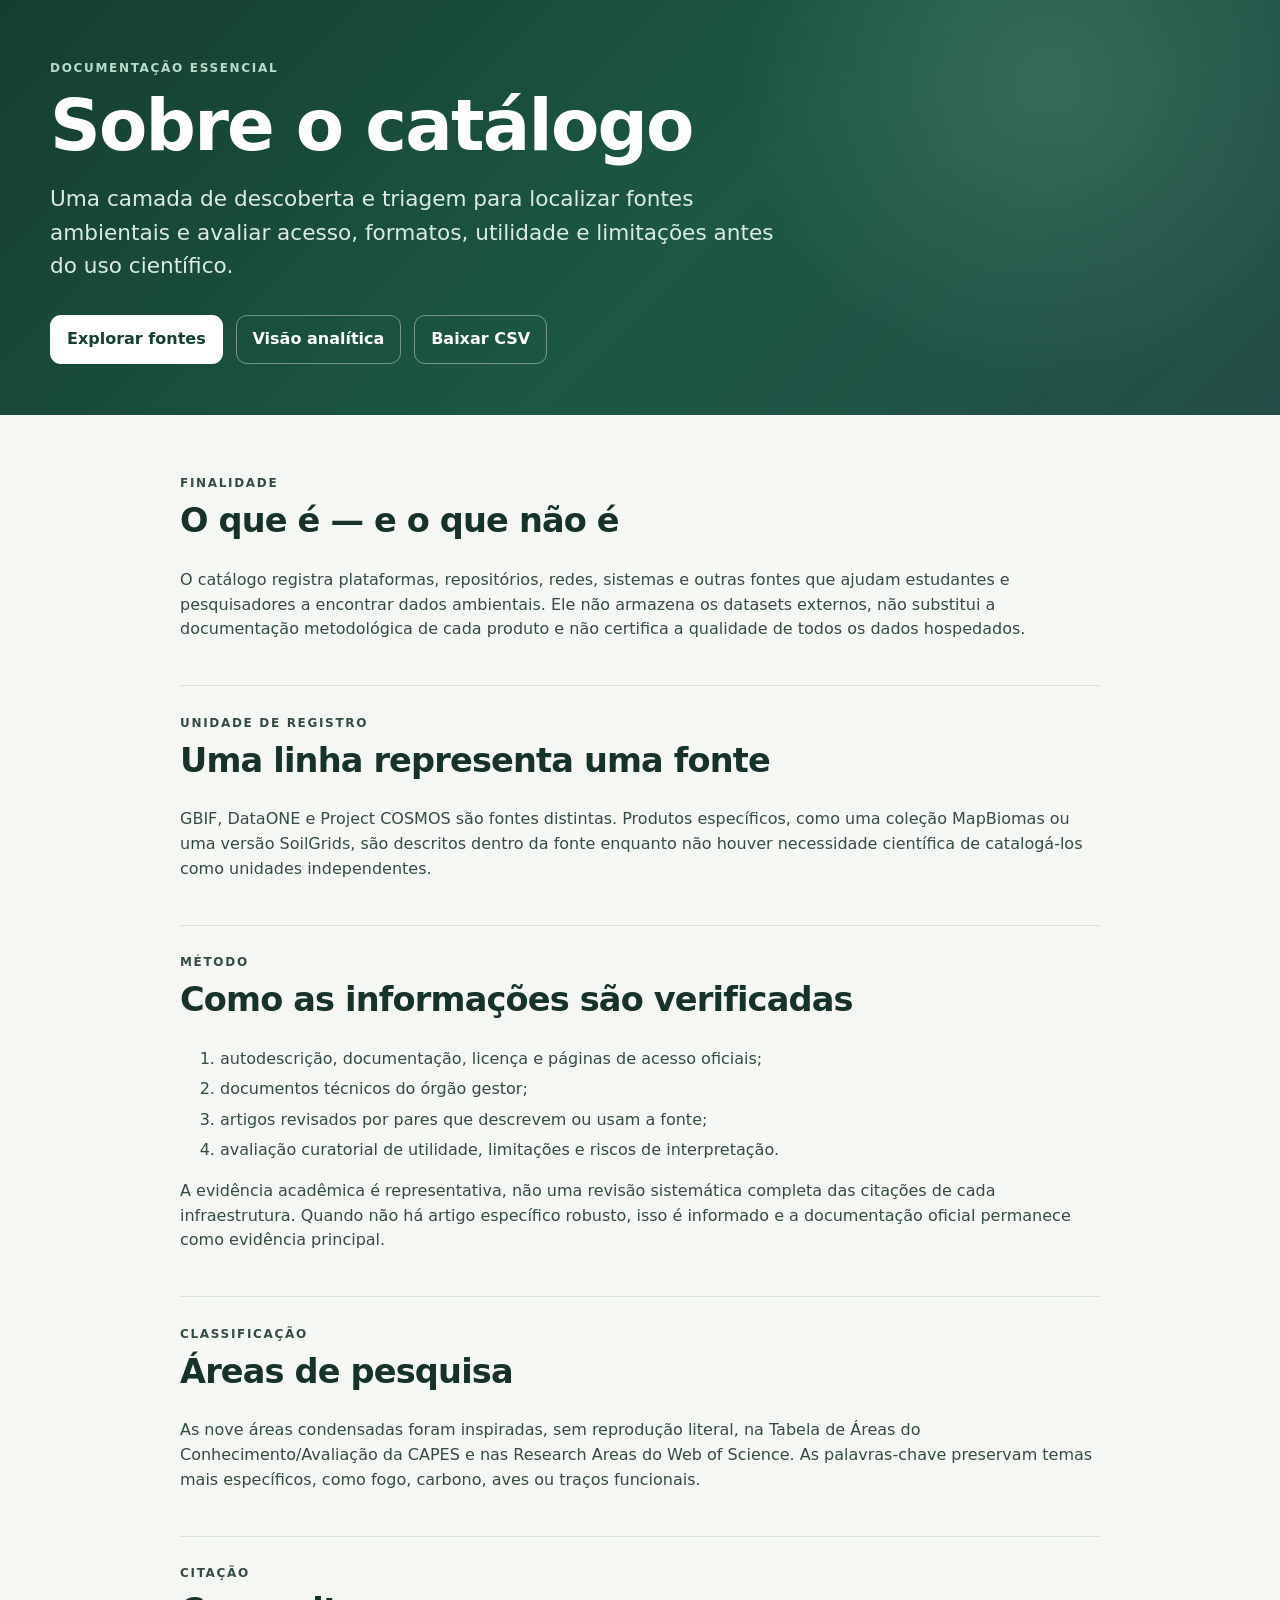
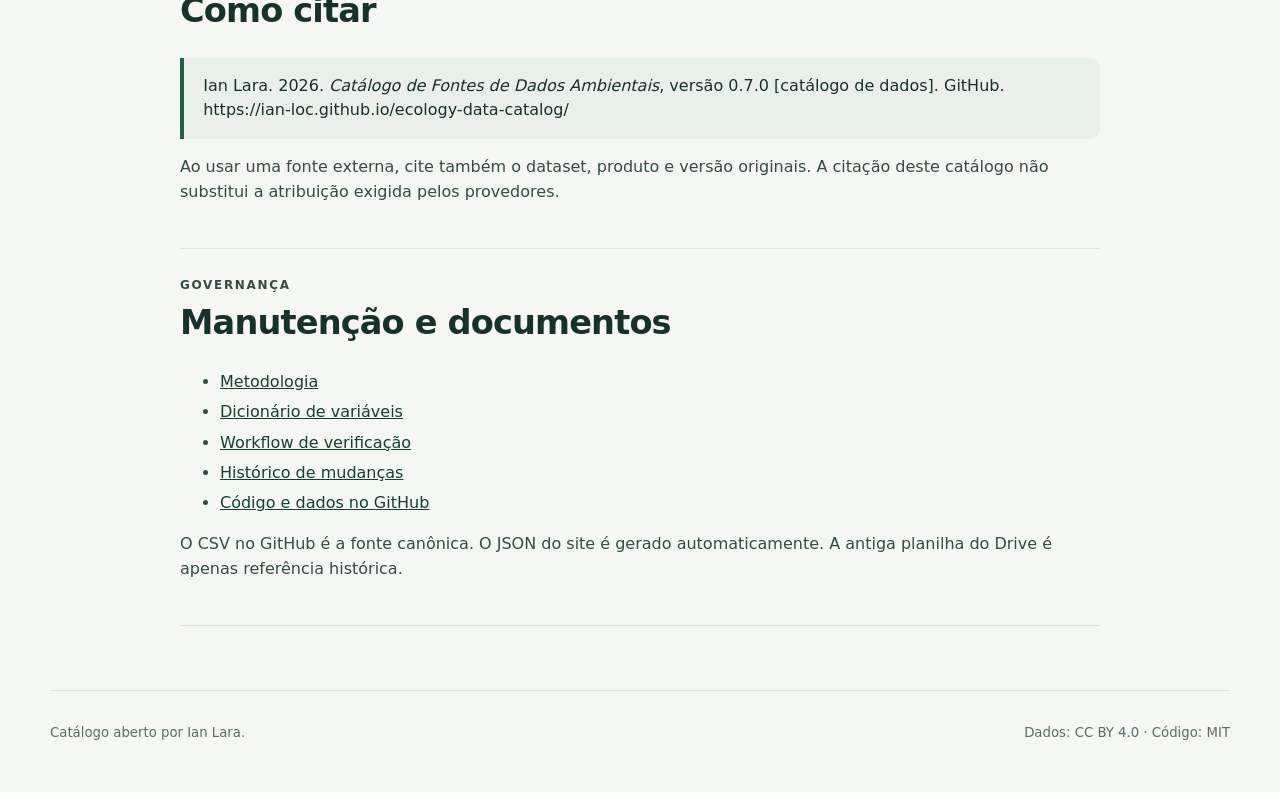
==== about.html @ 5c6057c6 "feat: add academic evidence and catalog analytics" ====
<!doctype html>
<html lang="pt-BR">
<head>
<meta charset="utf-8"><meta name="viewport" content="width=device-width,initial-scale=1">
<meta name="description" content="Objetivo, metodologia, escopo, governança e forma de citação do Catálogo de Fontes de Dados Ambientais.">
<title>Sobre e citação · Catálogo de Fontes de Dados Ambientais</title><link rel="stylesheet" href="assets/style.css">
</head>
<body>
<a class="skip" href="#sobre">Ir ao conteúdo</a>
<header class="hero compact"><div class="wrap">
<p class="eyebrow">Documentação essencial</p>
<h1>Sobre o catálogo</h1>
<p class="lead">Uma camada de descoberta e triagem para localizar fontes ambientais e avaliar acesso, formatos, utilidade e limitações antes do uso científico.</p>
<div class="actions"><a class="btn primary" href="index.html#catalogo">Explorar fontes</a><a class="btn" href="analytics.html">Visão analítica</a><a class="btn" href="data/data_resources.csv" download>Baixar CSV</a></div>
</div></header>
<main class="wrap prose" id="sobre">
<section><p class="eyebrow">Finalidade</p><h2>O que é — e o que não é</h2><p>O catálogo registra plataformas, repositórios, redes, sistemas e outras fontes que ajudam estudantes e pesquisadores a encontrar dados ambientais. Ele não armazena os datasets externos, não substitui a documentação metodológica de cada produto e não certifica a qualidade de todos os dados hospedados.</p></section>
<section><p class="eyebrow">Unidade de registro</p><h2>Uma linha representa uma fonte</h2><p>GBIF, DataONE e Project COSMOS são fontes distintas. Produtos específicos, como uma coleção MapBiomas ou uma versão SoilGrids, são descritos dentro da fonte enquanto não houver necessidade científica de catalogá-los como unidades independentes.</p></section>
<section><p class="eyebrow">Método</p><h2>Como as informações são verificadas</h2><ol><li>autodescrição, documentação, licença e páginas de acesso oficiais;</li><li>documentos técnicos do órgão gestor;</li><li>artigos revisados por pares que descrevem ou usam a fonte;</li><li>avaliação curatorial de utilidade, limitações e riscos de interpretação.</li></ol><p>A evidência acadêmica é representativa, não uma revisão sistemática completa das citações de cada infraestrutura. Quando não há artigo específico robusto, isso é informado e a documentação oficial permanece como evidência principal.</p></section>
<section><p class="eyebrow">Classificação</p><h2>Áreas de pesquisa</h2><p>As nove áreas condensadas foram inspiradas, sem reprodução literal, na Tabela de Áreas do Conhecimento/Avaliação da CAPES e nas Research Areas do Web of Science. As palavras-chave preservam temas mais específicos, como fogo, carbono, aves ou traços funcionais.</p></section>
<section><p class="eyebrow">Citação</p><h2>Como citar</h2><blockquote>Ian Lara. 2026. <em>Catálogo de Fontes de Dados Ambientais</em>, versão 0.7.0 [catálogo de dados]. GitHub. https://ian-loc.github.io/ecology-data-catalog/</blockquote><p>Ao usar uma fonte externa, cite também o dataset, produto e versão originais. A citação deste catálogo não substitui a atribuição exigida pelos provedores.</p></section>
<section><p class="eyebrow">Governança</p><h2>Manutenção e documentos</h2><ul><li><a href="https://github.com/Ian-loc/ecology-data-catalog/blob/main/METHODOLOGY.md">Metodologia</a></li><li><a href="https://github.com/Ian-loc/ecology-data-catalog/blob/main/CODEBOOK.md">Dicionário de variáveis</a></li><li><a href="https://github.com/Ian-loc/ecology-data-catalog/blob/main/AUDIT_WORKFLOW.md">Workflow de verificação</a></li><li><a href="https://github.com/Ian-loc/ecology-data-catalog/blob/main/CHANGELOG.md">Histórico de mudanças</a></li><li><a href="https://github.com/Ian-loc/ecology-data-catalog">Código e dados no GitHub</a></li></ul><p>O CSV no GitHub é a fonte canônica. O JSON do site é gerado automaticamente. A antiga planilha do Drive é apenas referência histórica.</p></section>
</main>
<footer class="wrap"><p>Catálogo aberto por Ian Lara.</p><p>Dados: CC BY 4.0 · Código: MIT</p></footer>
</body></html>
---- assets/style.css ----
:root{--ink:#17312b;--muted:#5b6c67;--paper:#f5f7f3;--surface:#fff;--line:#dbe3de;--green:#205f49;--dark:#143f32;--soft:#e5f1eb;--blue:#e8f1f5;--amber:#f6eed9;--shadow:0 12px 34px #17312b14;font-family:Inter,ui-sans-serif,system-ui,-apple-system,"Segoe UI",sans-serif;color:var(--ink);background:var(--paper)}
*{box-sizing:border-box}html{scroll-behavior:smooth}body{margin:0;line-height:1.55;background:var(--paper)}a{color:var(--dark)}a:focus-visible,button:focus-visible,input:focus-visible,select:focus-visible,summary:focus-visible{outline:3px solid #76a995;outline-offset:3px}.skip{position:fixed;top:-5rem;left:1rem;z-index:5;padding:.7rem 1rem;background:#fff;border-radius:8px}.skip:focus{top:1rem}.wrap{width:min(1180px,calc(100% - 2rem));margin-inline:auto}
.hero{color:#fff;background:radial-gradient(circle at 82% 20%,#9dcab02f,transparent 28%),linear-gradient(135deg,#153d32,#1c5844 55%,#244e47)}.hero .wrap{padding:5.4rem 0 4.8rem}.eyebrow{margin:0 0 .6rem;color:#759b8c;font-size:.75rem;font-weight:800;letter-spacing:.14em;text-transform:uppercase}.hero .eyebrow{color:#b9ddca}h1,h2,h3{margin-top:0;line-height:1.12;letter-spacing:-.025em}h1{max-width:800px;margin-bottom:1rem;font-size:clamp(2.5rem,7vw,5rem)}h2{font-size:clamp(1.8rem,4vw,2.7rem)}.lead{max-width:730px;margin:0;color:#dcebe4;font-size:clamp(1.05rem,2.2vw,1.35rem)}.actions{display:flex;flex-wrap:wrap;gap:.8rem;margin-top:2rem}.btn{display:inline-flex;min-height:46px;align-items:center;padding:.7rem 1rem;border:1px solid #ffffff66;border-radius:11px;color:#fff;font-weight:750;text-decoration:none}.primary{background:#fff;color:var(--dark)}
.stats{background:#fff;border-bottom:1px solid var(--line)}.stats-grid{display:grid;grid-template-columns:repeat(4,1fr)}.stats-grid div{display:flex;flex-direction:column;padding:1.4rem;border-left:1px solid var(--line)}.stats-grid div:last-child{border-right:1px solid var(--line)}.stats strong{font-size:1.65rem}.stats span{color:var(--muted);font-size:.87rem}
.catalog{padding:4rem 0}.heading{display:flex;align-items:end;justify-content:space-between;gap:1rem;margin-bottom:1.3rem}.heading h2{margin:0}.heading>p{color:var(--muted)}.filters{display:grid;grid-template-columns:minmax(240px,2fr) repeat(5,minmax(125px,1fr));gap:.8rem;padding:1rem;background:#fff;border:1px solid var(--line);border-radius:18px;box-shadow:var(--shadow)}.filters label{display:flex;flex-direction:column;gap:.3rem;color:var(--muted);font-size:.78rem;font-weight:750}.filters input,.filters select{width:100%;min-height:44px;padding:.65rem .72rem;border:1px solid #cad7d0;border-radius:10px;background:#fff;color:var(--ink);font:inherit;font-size:.9rem;font-weight:500}.filters button{grid-column:1/-1;justify-self:end;border:0;background:none;color:var(--dark);font-weight:750;cursor:pointer}
.cards{display:grid;grid-template-columns:repeat(2,minmax(0,1fr));gap:1rem;margin-top:1.2rem}.card{display:flex;min-width:0;flex-direction:column;padding:1.25rem;background:#fff;border:1px solid var(--line);border-radius:18px}.card:hover{border-color:#b6cbbf;box-shadow:var(--shadow)}.top{display:flex;align-items:start;justify-content:space-between;gap:1rem}.card h3{margin-bottom:.35rem;font-size:1.2rem}.acronym{color:var(--muted);font-weight:650}.tag{flex:0 1 auto;max-width:48%;text-align:right;padding:.27rem .52rem;border-radius:999px;background:var(--soft);color:var(--dark);font-size:.72rem;font-weight:800}.description{color:#344b45}.chips{display:flex;flex-wrap:wrap;gap:.4rem;margin:.7rem 0}.chip{padding:.23rem .48rem;border-radius:7px;background:var(--blue);color:#315464;font-size:.74rem}.access{display:flex;flex-wrap:wrap;gap:.5rem;margin-top:auto;color:var(--muted);font-size:.8rem}.access span{padding:.28rem .5rem;border:1px solid var(--line);border-radius:8px}details{margin-top:1rem;padding-top:.8rem;border-top:1px solid var(--line)}summary{color:var(--dark);font-weight:750;cursor:pointer}.details{display:grid;grid-template-columns:1fr 1fr;gap:.8rem 1rem;margin:1rem 0}.detail{min-width:0}.detail strong{display:block;color:var(--muted);font-size:.7rem;letter-spacing:.04em;text-transform:uppercase}.detail span{overflow-wrap:anywhere;font-size:.87rem}.notes{padding:.7rem;background:var(--amber);border-radius:9px;font-size:.84rem}.source{display:inline-flex;margin-top:.8rem;font-weight:800}.empty{margin-top:1.2rem;padding:3rem 1rem;border:1px dashed #b9c8c0;border-radius:18px;text-align:center}
.about{display:grid;grid-template-columns:.8fr 1.2fr;gap:3rem;margin:0 auto 5rem;padding:2rem;background:#e9efeb;border-radius:18px}.about h2{margin:0}.about>p{margin:0;color:#344b45;font-size:1.05rem}footer{display:flex;justify-content:space-between;gap:2rem;padding:2rem 0 3rem;border-top:1px solid var(--line);color:var(--muted);font-size:.83rem}footer p{margin:0}
@media(max-width:960px){.filters{grid-template-columns:repeat(3,1fr)}.search{grid-column:1/-1}.stats-grid{grid-template-columns:repeat(2,1fr)}}@media(max-width:680px){.hero .wrap{padding:4rem 0}.filters,.cards,.about{grid-template-columns:1fr}.heading,footer{align-items:start;flex-direction:column}.details{grid-template-columns:1fr}.stats-grid div{padding:1rem}}

.source-links{display:flex;flex-wrap:wrap;gap:.5rem 1rem;align-items:center}

.hero.compact .wrap{padding:3.7rem 0 3.2rem}.hero.compact h1{font-size:clamp(2.35rem,6vw,4.4rem)}
.analytics{padding:3.5rem 0}.analysis-intro{display:grid;grid-template-columns:.8fr 1.2fr;gap:3rem;align-items:end;margin-bottom:1.5rem}.analysis-intro h2{margin:0}.analysis-intro>p{margin:0;color:var(--muted)}
.summary-grid{display:grid;grid-template-columns:repeat(6,1fr);margin-bottom:1.2rem;background:#fff;border:1px solid var(--line);border-radius:18px;overflow:hidden}.summary-grid div{display:flex;min-width:0;flex-direction:column;padding:1.15rem;border-right:1px solid var(--line)}.summary-grid div:last-child{border-right:0}.summary-grid strong{font-size:1.55rem}.summary-grid span{color:var(--muted);font-size:.78rem}
.chart-grid{display:grid;grid-template-columns:repeat(2,minmax(0,1fr));gap:1rem}.chart-card{padding:1.25rem;background:#fff;border:1px solid var(--line);border-radius:18px}.chart-card.wide{grid-column:1/-1}.chart-card h2{margin-bottom:.35rem;font-size:1.35rem}.chart-card>p{margin-top:0;color:var(--muted);font-size:.87rem}.bars{display:grid;gap:.72rem;margin-top:1rem}.bar-row{display:grid;gap:.25rem}.bar-label{display:flex;justify-content:space-between;gap:1rem;font-size:.84rem}.bar-label span{overflow-wrap:anywhere}.bar-track{height:.58rem;overflow:hidden;background:var(--soft);border-radius:999px}.bar-track span{display:block;height:100%;background:linear-gradient(90deg,var(--green),#4f9277);border-radius:inherit}
.prose{max-width:920px;padding-top:3.7rem;padding-bottom:4rem}.prose section{padding:1.7rem 0;border-bottom:1px solid var(--line)}.prose section:first-child{padding-top:0}.prose h2{font-size:clamp(1.55rem,3vw,2.1rem)}.prose p,.prose li{color:#344b45}.prose blockquote{margin:1rem 0;padding:1rem 1.2rem;background:#e9efeb;border-left:4px solid var(--green);border-radius:0 10px 10px 0}.prose li+li{margin-top:.35rem}
@media(max-width:960px){.summary-grid{grid-template-columns:repeat(3,1fr)}.summary-grid div{border-bottom:1px solid var(--line)}}
@media(max-width:680px){.analysis-intro,.chart-grid{grid-template-columns:1fr}.summary-grid{grid-template-columns:repeat(2,1fr)}.chart-card.wide{grid-column:auto}}
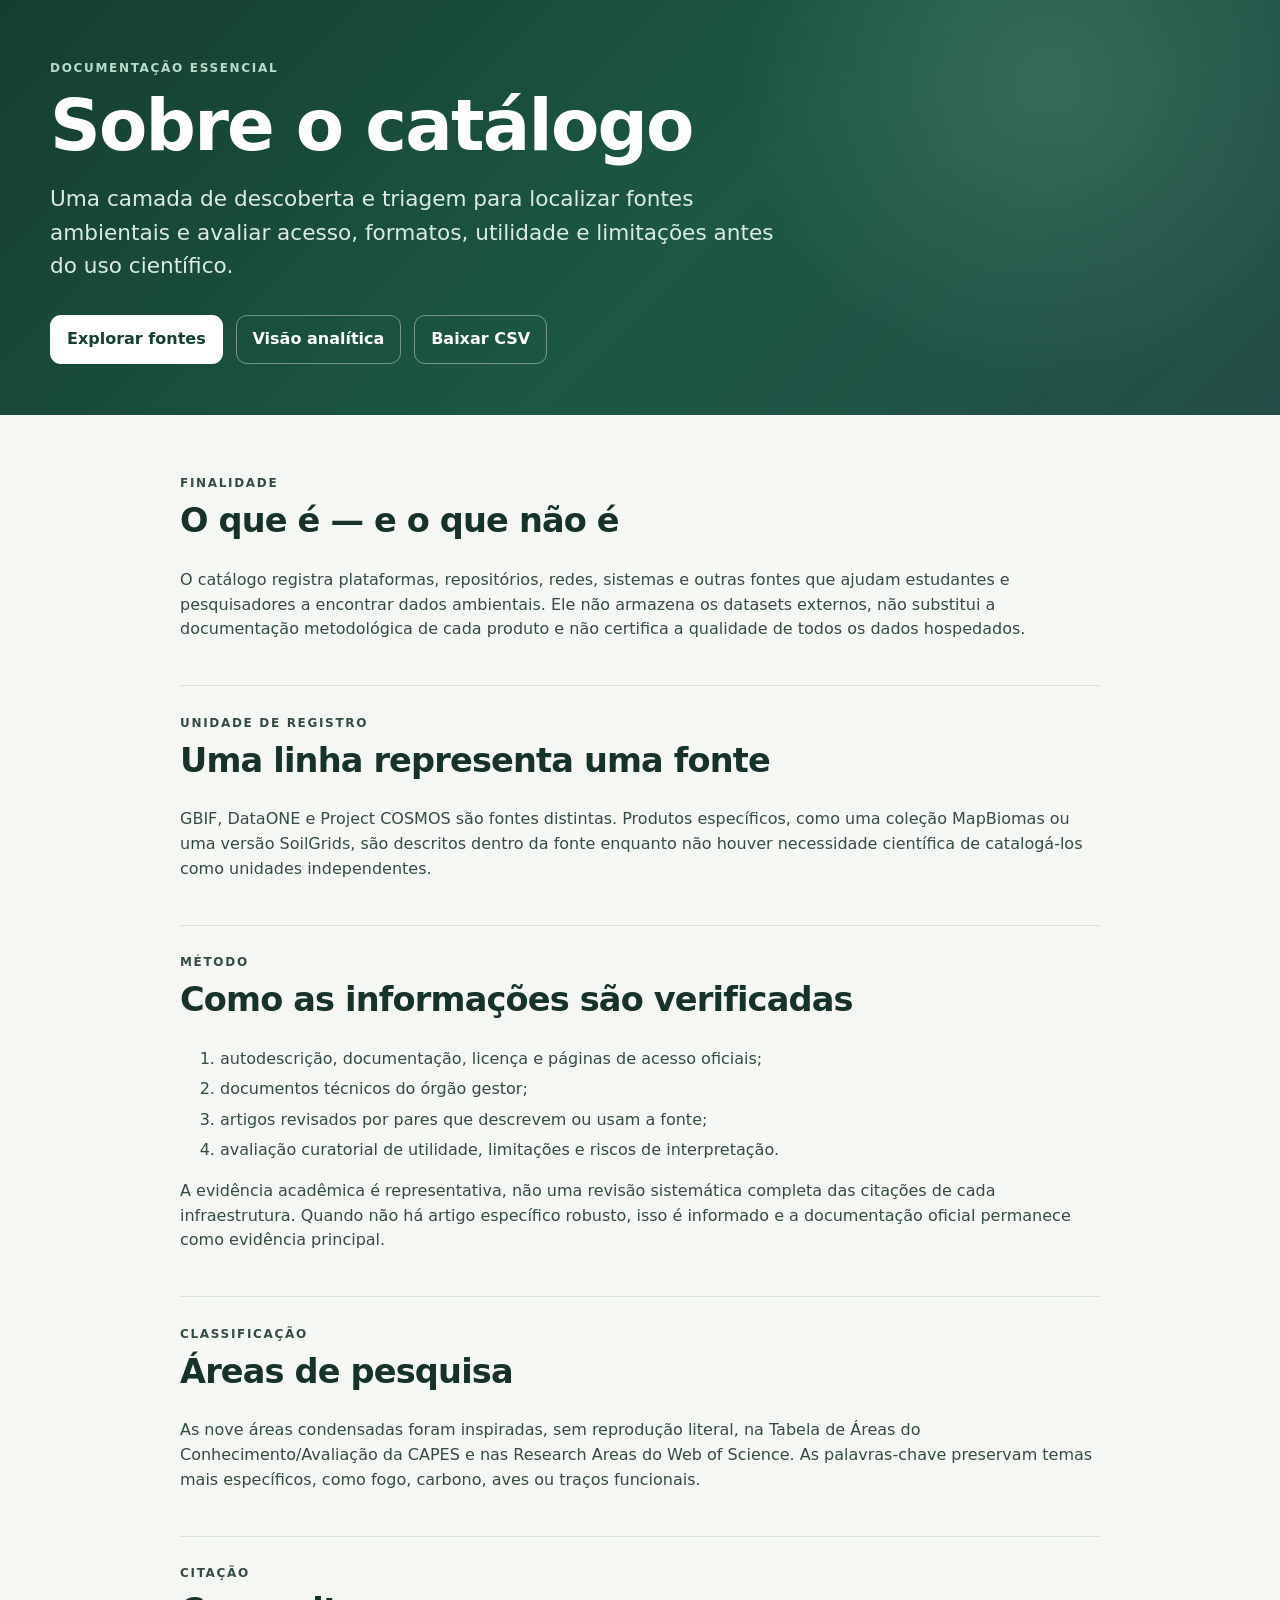
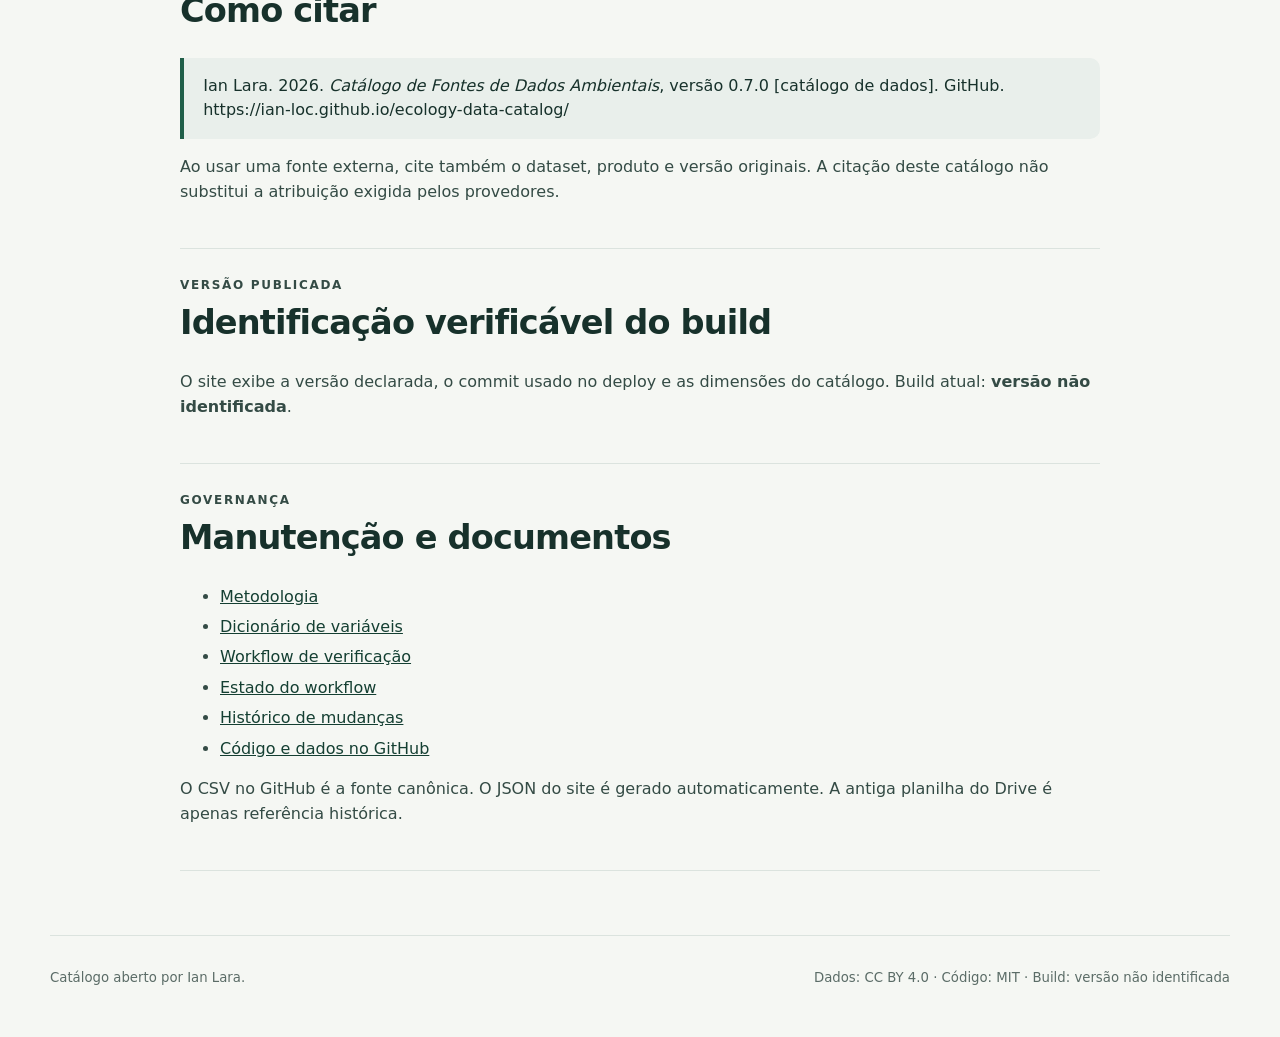
==== commit 346028ba: "docs: tornar versão publicada verificável" ====
--- a/about.html
+++ b/about.html
@@ -19,7 +19,9 @@
 <section><p class="eyebrow">Método</p><h2>Como as informações são verificadas</h2><ol><li>autodescrição, documentação, licença e páginas de acesso oficiais;</li><li>documentos técnicos do órgão gestor;</li><li>artigos revisados por pares que descrevem ou usam a fonte;</li><li>avaliação curatorial de utilidade, limitações e riscos de interpretação.</li></ol><p>A evidência acadêmica é representativa, não uma revisão sistemática completa das citações de cada infraestrutura. Quando não há artigo específico robusto, isso é informado e a documentação oficial permanece como evidência principal.</p></section>
 <section><p class="eyebrow">Classificação</p><h2>Áreas de pesquisa</h2><p>As nove áreas condensadas foram inspiradas, sem reprodução literal, na Tabela de Áreas do Conhecimento/Avaliação da CAPES e nas Research Areas do Web of Science. As palavras-chave preservam temas mais específicos, como fogo, carbono, aves ou traços funcionais.</p></section>
 <section><p class="eyebrow">Citação</p><h2>Como citar</h2><blockquote>Ian Lara. 2026. <em>Catálogo de Fontes de Dados Ambientais</em>, versão 0.7.0 [catálogo de dados]. GitHub. https://ian-loc.github.io/ecology-data-catalog/</blockquote><p>Ao usar uma fonte externa, cite também o dataset, produto e versão originais. A citação deste catálogo não substitui a atribuição exigida pelos provedores.</p></section>
-<section><p class="eyebrow">Governança</p><h2>Manutenção e documentos</h2><ul><li><a href="https://github.com/Ian-loc/ecology-data-catalog/blob/main/METHODOLOGY.md">Metodologia</a></li><li><a href="https://github.com/Ian-loc/ecology-data-catalog/blob/main/CODEBOOK.md">Dicionário de variáveis</a></li><li><a href="https://github.com/Ian-loc/ecology-data-catalog/blob/main/AUDIT_WORKFLOW.md">Workflow de verificação</a></li><li><a href="https://github.com/Ian-loc/ecology-data-catalog/blob/main/CHANGELOG.md">Histórico de mudanças</a></li><li><a href="https://github.com/Ian-loc/ecology-data-catalog">Código e dados no GitHub</a></li></ul><p>O CSV no GitHub é a fonte canônica. O JSON do site é gerado automaticamente. A antiga planilha do Drive é apenas referência histórica.</p></section>
+<section><p class="eyebrow">Versão publicada</p><h2>Identificação verificável do build</h2><p>O site exibe a versão declarada, o commit usado no deploy e as dimensões do catálogo. Build atual: <strong data-build-meta>—</strong>.</p></section>
+<section><p class="eyebrow">Governança</p><h2>Manutenção e documentos</h2><ul><li><a href="https://github.com/Ian-loc/ecology-data-catalog/blob/main/METHODOLOGY.md">Metodologia</a></li><li><a href="https://github.com/Ian-loc/ecology-data-catalog/blob/main/CODEBOOK.md">Dicionário de variáveis</a></li><li><a href="https://github.com/Ian-loc/ecology-data-catalog/blob/main/AUDIT_WORKFLOW.md">Workflow de verificação</a></li><li><a href="https://github.com/Ian-loc/ecology-data-catalog/blob/main/WORKFLOW_STATUS.md">Estado do workflow</a></li><li><a href="https://github.com/Ian-loc/ecology-data-catalog/blob/main/CHANGELOG.md">Histórico de mudanças</a></li><li><a href="https://github.com/Ian-loc/ecology-data-catalog">Código e dados no GitHub</a></li></ul><p>O CSV no GitHub é a fonte canônica. O JSON do site é gerado automaticamente. A antiga planilha do Drive é apenas referência histórica.</p></section>
 </main>
-<footer class="wrap"><p>Catálogo aberto por Ian Lara.</p><p>Dados: CC BY 4.0 · Código: MIT</p></footer>
-</body></html>+<footer class="wrap"><p>Catálogo aberto por Ian Lara.</p><p>Dados: CC BY 4.0 · Código: MIT · Build: <span data-build-meta>—</span></p></footer>
+<script src="assets/build-meta.js" defer></script>
+</body></html>
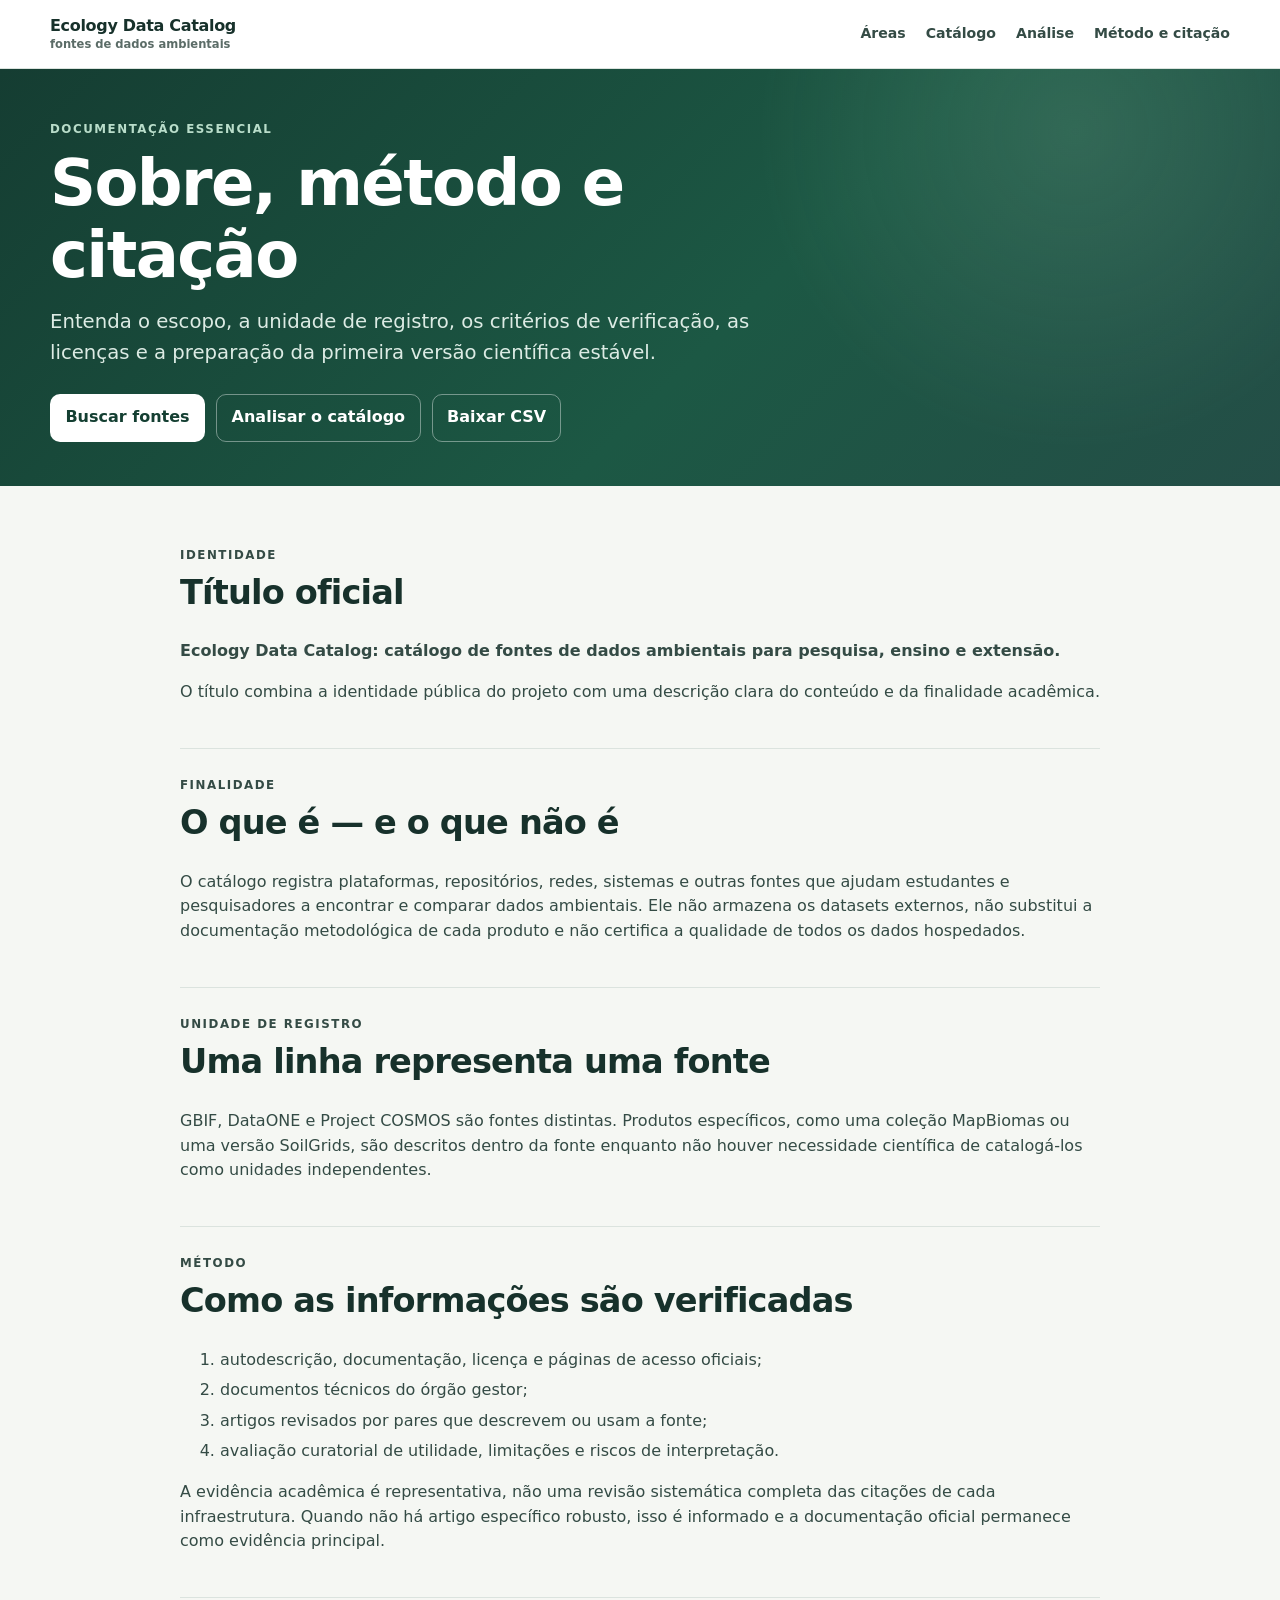
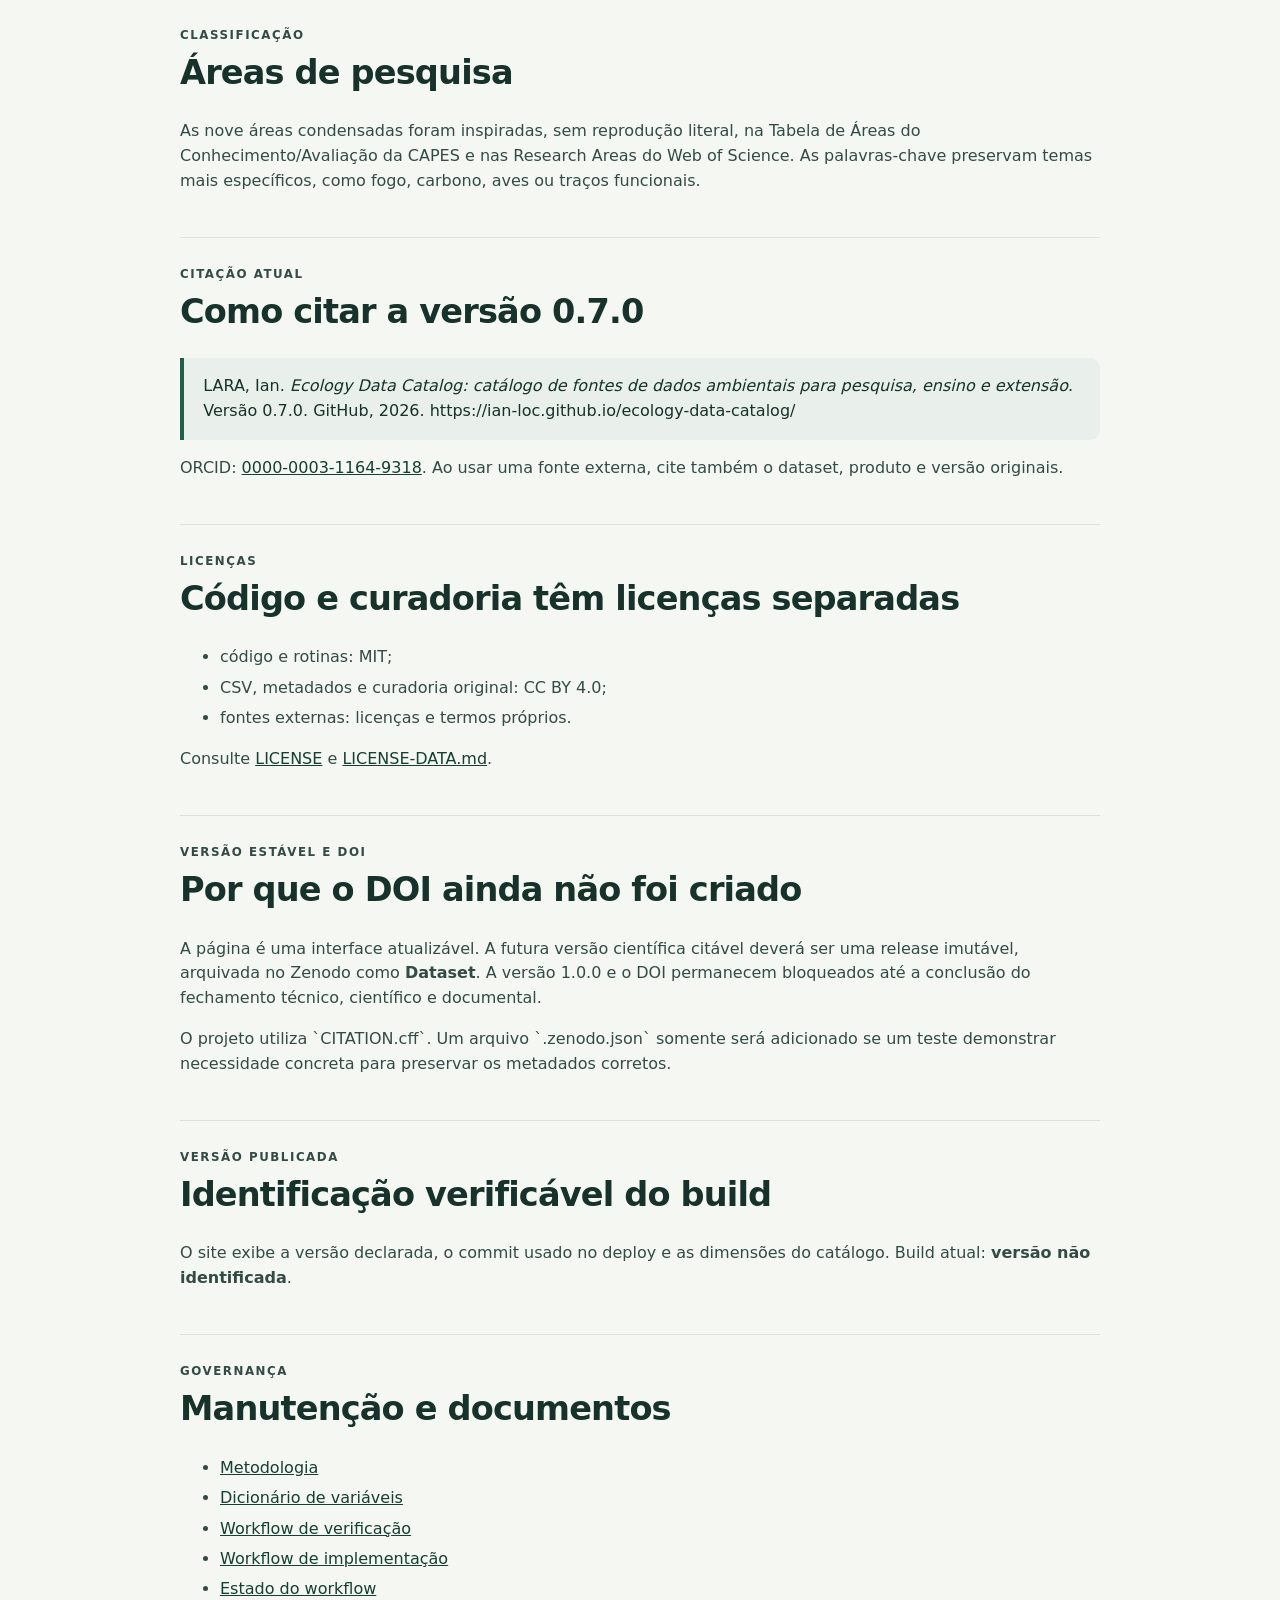
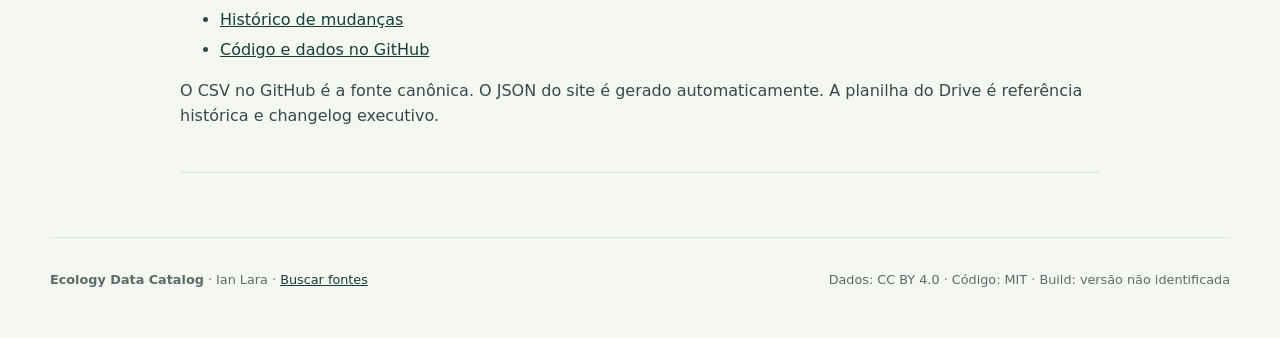
==== commit 787d3d9b: "docs: alinhar página sobre ao título e governança da release" ====
--- a/about.html
+++ b/about.html
@@ -2,26 +2,33 @@
 <html lang="pt-BR">
 <head>
 <meta charset="utf-8"><meta name="viewport" content="width=device-width,initial-scale=1">
-<meta name="description" content="Objetivo, metodologia, escopo, governança e forma de citação do Catálogo de Fontes de Dados Ambientais.">
-<title>Sobre e citação · Catálogo de Fontes de Dados Ambientais</title><link rel="stylesheet" href="assets/style.css">
+<meta name="description" content="Objetivo, metodologia, escopo, governança, licenças e forma de citação do Ecology Data Catalog.">
+<title>Sobre, método e citação · Ecology Data Catalog</title><link rel="stylesheet" href="assets/style.css">
 </head>
 <body>
 <a class="skip" href="#sobre">Ir ao conteúdo</a>
+<nav class="site-nav" aria-label="Navegação principal"><div class="wrap nav-inner">
+<a class="brand" href="index.html"><span>Ecology Data Catalog</span><small>fontes de dados ambientais</small></a>
+<div class="nav-links"><a href="index.html#areas">Áreas</a><a href="index.html#catalogo">Catálogo</a><a href="analytics.html">Análise</a><a href="about.html" aria-current="page">Método e citação</a></div>
+</div></nav>
 <header class="hero compact"><div class="wrap">
 <p class="eyebrow">Documentação essencial</p>
-<h1>Sobre o catálogo</h1>
-<p class="lead">Uma camada de descoberta e triagem para localizar fontes ambientais e avaliar acesso, formatos, utilidade e limitações antes do uso científico.</p>
-<div class="actions"><a class="btn primary" href="index.html#catalogo">Explorar fontes</a><a class="btn" href="analytics.html">Visão analítica</a><a class="btn" href="data/data_resources.csv" download>Baixar CSV</a></div>
+<h1>Sobre, método e citação</h1>
+<p class="lead">Entenda o escopo, a unidade de registro, os critérios de verificação, as licenças e a preparação da primeira versão científica estável.</p>
+<div class="actions"><a class="btn primary" href="index.html#catalogo">Buscar fontes</a><a class="btn" href="analytics.html">Analisar o catálogo</a><a class="btn" href="data/data_resources.csv" download>Baixar CSV</a></div>
 </div></header>
 <main class="wrap prose" id="sobre">
-<section><p class="eyebrow">Finalidade</p><h2>O que é — e o que não é</h2><p>O catálogo registra plataformas, repositórios, redes, sistemas e outras fontes que ajudam estudantes e pesquisadores a encontrar dados ambientais. Ele não armazena os datasets externos, não substitui a documentação metodológica de cada produto e não certifica a qualidade de todos os dados hospedados.</p></section>
+<section><p class="eyebrow">Identidade</p><h2>Título oficial</h2><p><strong>Ecology Data Catalog: catálogo de fontes de dados ambientais para pesquisa, ensino e extensão.</strong></p><p>O título combina a identidade pública do projeto com uma descrição clara do conteúdo e da finalidade acadêmica.</p></section>
+<section><p class="eyebrow">Finalidade</p><h2>O que é — e o que não é</h2><p>O catálogo registra plataformas, repositórios, redes, sistemas e outras fontes que ajudam estudantes e pesquisadores a encontrar e comparar dados ambientais. Ele não armazena os datasets externos, não substitui a documentação metodológica de cada produto e não certifica a qualidade de todos os dados hospedados.</p></section>
 <section><p class="eyebrow">Unidade de registro</p><h2>Uma linha representa uma fonte</h2><p>GBIF, DataONE e Project COSMOS são fontes distintas. Produtos específicos, como uma coleção MapBiomas ou uma versão SoilGrids, são descritos dentro da fonte enquanto não houver necessidade científica de catalogá-los como unidades independentes.</p></section>
 <section><p class="eyebrow">Método</p><h2>Como as informações são verificadas</h2><ol><li>autodescrição, documentação, licença e páginas de acesso oficiais;</li><li>documentos técnicos do órgão gestor;</li><li>artigos revisados por pares que descrevem ou usam a fonte;</li><li>avaliação curatorial de utilidade, limitações e riscos de interpretação.</li></ol><p>A evidência acadêmica é representativa, não uma revisão sistemática completa das citações de cada infraestrutura. Quando não há artigo específico robusto, isso é informado e a documentação oficial permanece como evidência principal.</p></section>
 <section><p class="eyebrow">Classificação</p><h2>Áreas de pesquisa</h2><p>As nove áreas condensadas foram inspiradas, sem reprodução literal, na Tabela de Áreas do Conhecimento/Avaliação da CAPES e nas Research Areas do Web of Science. As palavras-chave preservam temas mais específicos, como fogo, carbono, aves ou traços funcionais.</p></section>
-<section><p class="eyebrow">Citação</p><h2>Como citar</h2><blockquote>Ian Lara. 2026. <em>Catálogo de Fontes de Dados Ambientais</em>, versão 0.7.0 [catálogo de dados]. GitHub. https://ian-loc.github.io/ecology-data-catalog/</blockquote><p>Ao usar uma fonte externa, cite também o dataset, produto e versão originais. A citação deste catálogo não substitui a atribuição exigida pelos provedores.</p></section>
+<section><p class="eyebrow">Citação atual</p><h2>Como citar a versão 0.7.0</h2><blockquote>LARA, Ian. <em>Ecology Data Catalog: catálogo de fontes de dados ambientais para pesquisa, ensino e extensão</em>. Versão 0.7.0. GitHub, 2026. https://ian-loc.github.io/ecology-data-catalog/</blockquote><p>ORCID: <a href="https://orcid.org/0000-0003-1164-9318">0000-0003-1164-9318</a>. Ao usar uma fonte externa, cite também o dataset, produto e versão originais.</p></section>
+<section><p class="eyebrow">Licenças</p><h2>Código e curadoria têm licenças separadas</h2><ul><li>código e rotinas: MIT;</li><li>CSV, metadados e curadoria original: CC BY 4.0;</li><li>fontes externas: licenças e termos próprios.</li></ul><p>Consulte <a href="https://github.com/Ian-loc/ecology-data-catalog/blob/main/LICENSE">LICENSE</a> e <a href="https://github.com/Ian-loc/ecology-data-catalog/blob/main/LICENSE-DATA.md">LICENSE-DATA.md</a>.</p></section>
+<section><p class="eyebrow">Versão estável e DOI</p><h2>Por que o DOI ainda não foi criado</h2><p>A página é uma interface atualizável. A futura versão científica citável deverá ser uma release imutável, arquivada no Zenodo como <strong>Dataset</strong>. A versão 1.0.0 e o DOI permanecem bloqueados até a conclusão do fechamento técnico, científico e documental.</p><p>O projeto utiliza `CITATION.cff`. Um arquivo `.zenodo.json` somente será adicionado se um teste demonstrar necessidade concreta para preservar os metadados corretos.</p></section>
 <section><p class="eyebrow">Versão publicada</p><h2>Identificação verificável do build</h2><p>O site exibe a versão declarada, o commit usado no deploy e as dimensões do catálogo. Build atual: <strong data-build-meta>—</strong>.</p></section>
-<section><p class="eyebrow">Governança</p><h2>Manutenção e documentos</h2><ul><li><a href="https://github.com/Ian-loc/ecology-data-catalog/blob/main/METHODOLOGY.md">Metodologia</a></li><li><a href="https://github.com/Ian-loc/ecology-data-catalog/blob/main/CODEBOOK.md">Dicionário de variáveis</a></li><li><a href="https://github.com/Ian-loc/ecology-data-catalog/blob/main/AUDIT_WORKFLOW.md">Workflow de verificação</a></li><li><a href="https://github.com/Ian-loc/ecology-data-catalog/blob/main/WORKFLOW_STATUS.md">Estado do workflow</a></li><li><a href="https://github.com/Ian-loc/ecology-data-catalog/blob/main/CHANGELOG.md">Histórico de mudanças</a></li><li><a href="https://github.com/Ian-loc/ecology-data-catalog">Código e dados no GitHub</a></li></ul><p>O CSV no GitHub é a fonte canônica. O JSON do site é gerado automaticamente. A antiga planilha do Drive é apenas referência histórica.</p></section>
+<section><p class="eyebrow">Governança</p><h2>Manutenção e documentos</h2><ul><li><a href="https://github.com/Ian-loc/ecology-data-catalog/blob/main/METHODOLOGY.md">Metodologia</a></li><li><a href="https://github.com/Ian-loc/ecology-data-catalog/blob/main/CODEBOOK.md">Dicionário de variáveis</a></li><li><a href="https://github.com/Ian-loc/ecology-data-catalog/blob/main/AUDIT_WORKFLOW.md">Workflow de verificação</a></li><li><a href="https://github.com/Ian-loc/ecology-data-catalog/blob/main/IMPLEMENTATION_WORKFLOW.md">Workflow de implementação</a></li><li><a href="https://github.com/Ian-loc/ecology-data-catalog/blob/main/WORKFLOW_STATUS.md">Estado do workflow</a></li><li><a href="https://github.com/Ian-loc/ecology-data-catalog/blob/main/CHANGELOG.md">Histórico de mudanças</a></li><li><a href="https://github.com/Ian-loc/ecology-data-catalog">Código e dados no GitHub</a></li></ul><p>O CSV no GitHub é a fonte canônica. O JSON do site é gerado automaticamente. A planilha do Drive é referência histórica e changelog executivo.</p></section>
 </main>
-<footer class="wrap"><p>Catálogo aberto por Ian Lara.</p><p>Dados: CC BY 4.0 · Código: MIT · Build: <span data-build-meta>—</span></p></footer>
+<footer class="wrap"><p><strong>Ecology Data Catalog</strong> · Ian Lara · <a href="index.html#catalogo">Buscar fontes</a></p><p>Dados: CC BY 4.0 · Código: MIT · Build: <span data-build-meta>—</span></p></footer>
 <script src="assets/build-meta.js" defer></script>
 </body></html>
--- a/assets/style.css
+++ b/assets/style.css
@@ -1,18 +1,163 @@
-:root{--ink:#17312b;--muted:#5b6c67;--paper:#f5f7f3;--surface:#fff;--line:#dbe3de;--green:#205f49;--dark:#143f32;--soft:#e5f1eb;--blue:#e8f1f5;--amber:#f6eed9;--shadow:0 12px 34px #17312b14;font-family:Inter,ui-sans-serif,system-ui,-apple-system,"Segoe UI",sans-serif;color:var(--ink);background:var(--paper)}
-*{box-sizing:border-box}html{scroll-behavior:smooth}body{margin:0;line-height:1.55;background:var(--paper)}a{color:var(--dark)}a:focus-visible,button:focus-visible,input:focus-visible,select:focus-visible,summary:focus-visible{outline:3px solid #76a995;outline-offset:3px}.skip{position:fixed;top:-5rem;left:1rem;z-index:5;padding:.7rem 1rem;background:#fff;border-radius:8px}.skip:focus{top:1rem}.wrap{width:min(1180px,calc(100% - 2rem));margin-inline:auto}
-.hero{color:#fff;background:radial-gradient(circle at 82% 20%,#9dcab02f,transparent 28%),linear-gradient(135deg,#153d32,#1c5844 55%,#244e47)}.hero .wrap{padding:5.4rem 0 4.8rem}.eyebrow{margin:0 0 .6rem;color:#759b8c;font-size:.75rem;font-weight:800;letter-spacing:.14em;text-transform:uppercase}.hero .eyebrow{color:#b9ddca}h1,h2,h3{margin-top:0;line-height:1.12;letter-spacing:-.025em}h1{max-width:800px;margin-bottom:1rem;font-size:clamp(2.5rem,7vw,5rem)}h2{font-size:clamp(1.8rem,4vw,2.7rem)}.lead{max-width:730px;margin:0;color:#dcebe4;font-size:clamp(1.05rem,2.2vw,1.35rem)}.actions{display:flex;flex-wrap:wrap;gap:.8rem;margin-top:2rem}.btn{display:inline-flex;min-height:46px;align-items:center;padding:.7rem 1rem;border:1px solid #ffffff66;border-radius:11px;color:#fff;font-weight:750;text-decoration:none}.primary{background:#fff;color:var(--dark)}
-.stats{background:#fff;border-bottom:1px solid var(--line)}.stats-grid{display:grid;grid-template-columns:repeat(4,1fr)}.stats-grid div{display:flex;flex-direction:column;padding:1.4rem;border-left:1px solid var(--line)}.stats-grid div:last-child{border-right:1px solid var(--line)}.stats strong{font-size:1.65rem}.stats span{color:var(--muted);font-size:.87rem}
-.catalog{padding:4rem 0}.heading{display:flex;align-items:end;justify-content:space-between;gap:1rem;margin-bottom:1.3rem}.heading h2{margin:0}.heading>p{color:var(--muted)}.filters{display:grid;grid-template-columns:minmax(240px,2fr) repeat(5,minmax(125px,1fr));gap:.8rem;padding:1rem;background:#fff;border:1px solid var(--line);border-radius:18px;box-shadow:var(--shadow)}.filters label{display:flex;flex-direction:column;gap:.3rem;color:var(--muted);font-size:.78rem;font-weight:750}.filters input,.filters select{width:100%;min-height:44px;padding:.65rem .72rem;border:1px solid #cad7d0;border-radius:10px;background:#fff;color:var(--ink);font:inherit;font-size:.9rem;font-weight:500}.filters button{grid-column:1/-1;justify-self:end;border:0;background:none;color:var(--dark);font-weight:750;cursor:pointer}
-.cards{display:grid;grid-template-columns:repeat(2,minmax(0,1fr));gap:1rem;margin-top:1.2rem}.card{display:flex;min-width:0;flex-direction:column;padding:1.25rem;background:#fff;border:1px solid var(--line);border-radius:18px}.card:hover{border-color:#b6cbbf;box-shadow:var(--shadow)}.top{display:flex;align-items:start;justify-content:space-between;gap:1rem}.card h3{margin-bottom:.35rem;font-size:1.2rem}.acronym{color:var(--muted);font-weight:650}.tag{flex:0 1 auto;max-width:48%;text-align:right;padding:.27rem .52rem;border-radius:999px;background:var(--soft);color:var(--dark);font-size:.72rem;font-weight:800}.description{color:#344b45}.chips{display:flex;flex-wrap:wrap;gap:.4rem;margin:.7rem 0}.chip{padding:.23rem .48rem;border-radius:7px;background:var(--blue);color:#315464;font-size:.74rem}.access{display:flex;flex-wrap:wrap;gap:.5rem;margin-top:auto;color:var(--muted);font-size:.8rem}.access span{padding:.28rem .5rem;border:1px solid var(--line);border-radius:8px}details{margin-top:1rem;padding-top:.8rem;border-top:1px solid var(--line)}summary{color:var(--dark);font-weight:750;cursor:pointer}.details{display:grid;grid-template-columns:1fr 1fr;gap:.8rem 1rem;margin:1rem 0}.detail{min-width:0}.detail strong{display:block;color:var(--muted);font-size:.7rem;letter-spacing:.04em;text-transform:uppercase}.detail span{overflow-wrap:anywhere;font-size:.87rem}.notes{padding:.7rem;background:var(--amber);border-radius:9px;font-size:.84rem}.source{display:inline-flex;margin-top:.8rem;font-weight:800}.empty{margin-top:1.2rem;padding:3rem 1rem;border:1px dashed #b9c8c0;border-radius:18px;text-align:center}
-.about{display:grid;grid-template-columns:.8fr 1.2fr;gap:3rem;margin:0 auto 5rem;padding:2rem;background:#e9efeb;border-radius:18px}.about h2{margin:0}.about>p{margin:0;color:#344b45;font-size:1.05rem}footer{display:flex;justify-content:space-between;gap:2rem;padding:2rem 0 3rem;border-top:1px solid var(--line);color:var(--muted);font-size:.83rem}footer p{margin:0}
-@media(max-width:960px){.filters{grid-template-columns:repeat(3,1fr)}.search{grid-column:1/-1}.stats-grid{grid-template-columns:repeat(2,1fr)}}@media(max-width:680px){.hero .wrap{padding:4rem 0}.filters,.cards,.about{grid-template-columns:1fr}.heading,footer{align-items:start;flex-direction:column}.details{grid-template-columns:1fr}.stats-grid div{padding:1rem}}
+:root{
+  --ink:#17312b;
+  --muted:#5b6c67;
+  --paper:#f5f7f3;
+  --surface:#ffffff;
+  --line:#dbe3de;
+  --green:#205f49;
+  --dark:#143f32;
+  --soft:#e5f1eb;
+  --blue:#e8f1f5;
+  --amber:#f6eed9;
+  --shadow:0 12px 30px #17312b12;
+  font-family:Inter,ui-sans-serif,system-ui,-apple-system,"Segoe UI",sans-serif;
+  color:var(--ink);
+  background:var(--paper);
+}
+*{box-sizing:border-box}
+html{scroll-behavior:smooth}
+body{margin:0;line-height:1.55;background:var(--paper)}
+a{color:var(--dark)}
+a:focus-visible,button:focus-visible,input:focus-visible,select:focus-visible,summary:focus-visible{outline:3px solid #76a995;outline-offset:3px}
+button,input,select{font:inherit}
+.skip{position:fixed;top:-5rem;left:1rem;z-index:20;padding:.7rem 1rem;background:#fff;border-radius:8px}
+.skip:focus{top:1rem}
+.wrap{width:min(1180px,calc(100% - 2rem));margin-inline:auto}
 
+.site-nav{position:sticky;top:0;z-index:10;background:#ffffffee;border-bottom:1px solid var(--line);backdrop-filter:blur(12px)}
+.nav-inner{display:flex;min-height:68px;align-items:center;justify-content:space-between;gap:2rem}
+.brand{display:flex;flex-direction:column;color:var(--ink);text-decoration:none;line-height:1.15}
+.brand span{font-weight:850;letter-spacing:-.02em}
+.brand small{margin-top:.18rem;color:var(--muted);font-size:.72rem;font-weight:600}
+.nav-links{display:flex;align-items:center;gap:1.25rem}
+.nav-links a{color:#344b45;font-size:.88rem;font-weight:700;text-decoration:none}
+.nav-links a:hover{text-decoration:underline;text-underline-offset:.25rem}
+
+.hero{color:#fff;background:radial-gradient(circle at 84% 15%,#9dcab029,transparent 28%),linear-gradient(135deg,#153d32,#1c5844 58%,#244e47)}
+.hero-grid{display:grid;grid-template-columns:minmax(0,1.1fr) minmax(340px,.9fr);gap:4rem;align-items:center;padding:4.2rem 0}
+.hero-copy{min-width:0}
+.eyebrow{margin:0 0 .6rem;color:#759b8c;font-size:.74rem;font-weight:850;letter-spacing:.13em;text-transform:uppercase}
+.hero .eyebrow{color:#b9ddca}
+h1,h2,h3{margin-top:0;line-height:1.12;letter-spacing:-.025em}
+h1{max-width:760px;margin-bottom:1rem;font-size:clamp(2.45rem,5.8vw,4.7rem)}
+h2{font-size:clamp(1.75rem,3.6vw,2.55rem)}
+.lead{max-width:760px;margin:0;color:#dcebe4;font-size:clamp(1.02rem,1.8vw,1.23rem)}
+.hero-tool{padding:1.25rem;background:#ffffff12;border:1px solid #ffffff38;border-radius:14px;box-shadow:0 18px 50px #0b2a2224}
+.hero-search label{display:block;margin-bottom:.45rem;color:#e8f4ee;font-size:.84rem;font-weight:800}
+.search-row{display:grid;grid-template-columns:minmax(0,1fr) auto;gap:.55rem}
+.search-row input{min-width:0;min-height:50px;padding:.78rem .9rem;border:1px solid #ffffff85;border-radius:10px;background:#fff;color:var(--ink)}
+.search-row button{min-height:50px;padding:.72rem 1rem;border:0;border-radius:10px;background:#eaf4ef;color:var(--dark);font-weight:850;cursor:pointer}
+.quick-search{display:flex;flex-wrap:wrap;align-items:center;gap:.45rem;margin-top:.8rem;color:#cee2d8;font-size:.76rem}
+.quick-search span{font-weight:750}
+.quick-search button{padding:.25rem .5rem;border:1px solid #ffffff52;border-radius:999px;background:transparent;color:#f1f8f4;font-size:.75rem;cursor:pointer}
+.quick-search button:hover{background:#ffffff18}
+.hero-links{display:flex;flex-wrap:wrap;gap:.75rem 1rem;margin-top:1.1rem}
+.hero-links a{color:#fff;font-size:.82rem;font-weight:750;text-underline-offset:.22rem}
+.actions{display:flex;flex-wrap:wrap;gap:.7rem;margin-top:1.6rem}
+.btn{display:inline-flex;min-height:44px;align-items:center;padding:.65rem .9rem;border:1px solid #ffffff66;border-radius:10px;color:#fff;font-weight:750;text-decoration:none}
+.btn.primary,.primary{background:#fff;color:var(--dark)}
+
+.stats{background:#fff;border-bottom:1px solid var(--line)}
+.stats-grid{display:grid;grid-template-columns:repeat(4,1fr)}
+.stats-grid div{display:flex;flex-direction:column;padding:1.2rem 1.35rem;border-left:1px solid var(--line)}
+.stats-grid div:last-child{border-right:1px solid var(--line)}
+.stats strong{font-size:1.55rem}
+.stats span{color:var(--muted);font-size:.82rem}
+
+.areas-section{padding:3.8rem 0 1.2rem}
+.section-heading,.heading{display:flex;align-items:end;justify-content:space-between;gap:2rem;margin-bottom:1.25rem}
+.section-heading h2,.heading h2{margin:0}
+.section-heading>p,.heading>p{max-width:460px;margin:0;color:var(--muted)}
+.area-grid{display:grid;grid-template-columns:repeat(3,minmax(0,1fr));gap:.8rem}
+.area-card{display:flex;min-height:112px;flex-direction:column;align-items:flex-start;justify-content:space-between;padding:1rem;border:1px solid var(--line);border-radius:12px;background:#fff;color:var(--ink);text-align:left;cursor:pointer}
+.area-card:hover{border-color:#a9c4b6;box-shadow:var(--shadow)}
+.area-card strong{font-size:.95rem;line-height:1.3}
+.area-card span{color:var(--muted);font-size:.78rem}
+
+.catalog{padding:3.2rem 0 4rem}
+.filters{display:grid;grid-template-columns:repeat(5,minmax(135px,1fr));gap:.75rem;padding:1rem;background:#fff;border:1px solid var(--line);border-radius:12px;box-shadow:var(--shadow)}
+.filters label{display:flex;flex-direction:column;gap:.3rem;color:var(--muted);font-size:.76rem;font-weight:780}
+.filters select{width:100%;min-height:44px;padding:.62rem .68rem;border:1px solid #cad7d0;border-radius:9px;background:#fff;color:var(--ink);font-size:.87rem;font-weight:500}
+.filters button{grid-column:1/-1;justify-self:end;padding:.35rem;border:0;background:none;color:var(--dark);font-size:.82rem;font-weight:780;cursor:pointer}
+
+.cards{display:grid;grid-template-columns:repeat(2,minmax(0,1fr));gap:1rem;margin-top:1.2rem}
+.card{display:flex;min-width:0;flex-direction:column;padding:1.2rem;background:#fff;border:1px solid var(--line);border-radius:12px}
+.card:hover{border-color:#b6cbbf;box-shadow:var(--shadow)}
+.top{display:flex;align-items:start;justify-content:space-between;gap:1rem}
+.card h3{margin-bottom:.35rem;font-size:1.18rem}
+.acronym{color:var(--muted);font-weight:650}
+.tag{flex:0 1 auto;max-width:46%;text-align:right;padding:.25rem .48rem;border-radius:8px;background:var(--soft);color:var(--dark);font-size:.7rem;font-weight:800}
+.description{color:#344b45}
+.chips{display:flex;flex-wrap:wrap;gap:.4rem;margin:.7rem 0}
+.chip{padding:.22rem .46rem;border-radius:7px;background:var(--blue);color:#315464;font-size:.72rem}
+.access{display:flex;flex-wrap:wrap;gap:.5rem;margin-top:auto;color:var(--muted);font-size:.78rem}
+.access span{padding:.28rem .48rem;border:1px solid var(--line);border-radius:8px}
+details{margin-top:1rem;padding-top:.8rem;border-top:1px solid var(--line)}
+summary{color:var(--dark);font-weight:750;cursor:pointer}
+.details{display:grid;grid-template-columns:1fr 1fr;gap:.8rem 1rem;margin:1rem 0}
+.detail{min-width:0}
+.detail strong{display:block;color:var(--muted);font-size:.68rem;letter-spacing:.04em;text-transform:uppercase}
+.detail span{overflow-wrap:anywhere;font-size:.86rem}
+.notes{padding:.7rem;background:var(--amber);border-radius:9px;font-size:.84rem}
 .source-links{display:flex;flex-wrap:wrap;gap:.5rem 1rem;align-items:center}
+.source{display:inline-flex;margin-top:.8rem;font-weight:800}
+.empty{margin-top:1.2rem;padding:3rem 1rem;border:1px dashed #b9c8c0;border-radius:12px;text-align:center}
 
-.hero.compact .wrap{padding:3.7rem 0 3.2rem}.hero.compact h1{font-size:clamp(2.35rem,6vw,4.4rem)}
-.analytics{padding:3.5rem 0}.analysis-intro{display:grid;grid-template-columns:.8fr 1.2fr;gap:3rem;align-items:end;margin-bottom:1.5rem}.analysis-intro h2{margin:0}.analysis-intro>p{margin:0;color:var(--muted)}
-.summary-grid{display:grid;grid-template-columns:repeat(6,1fr);margin-bottom:1.2rem;background:#fff;border:1px solid var(--line);border-radius:18px;overflow:hidden}.summary-grid div{display:flex;min-width:0;flex-direction:column;padding:1.15rem;border-right:1px solid var(--line)}.summary-grid div:last-child{border-right:0}.summary-grid strong{font-size:1.55rem}.summary-grid span{color:var(--muted);font-size:.78rem}
-.chart-grid{display:grid;grid-template-columns:repeat(2,minmax(0,1fr));gap:1rem}.chart-card{padding:1.25rem;background:#fff;border:1px solid var(--line);border-radius:18px}.chart-card.wide{grid-column:1/-1}.chart-card h2{margin-bottom:.35rem;font-size:1.35rem}.chart-card>p{margin-top:0;color:var(--muted);font-size:.87rem}.bars{display:grid;gap:.72rem;margin-top:1rem}.bar-row{display:grid;gap:.25rem}.bar-label{display:flex;justify-content:space-between;gap:1rem;font-size:.84rem}.bar-label span{overflow-wrap:anywhere}.bar-track{height:.58rem;overflow:hidden;background:var(--soft);border-radius:999px}.bar-track span{display:block;height:100%;background:linear-gradient(90deg,var(--green),#4f9277);border-radius:inherit}
-.prose{max-width:920px;padding-top:3.7rem;padding-bottom:4rem}.prose section{padding:1.7rem 0;border-bottom:1px solid var(--line)}.prose section:first-child{padding-top:0}.prose h2{font-size:clamp(1.55rem,3vw,2.1rem)}.prose p,.prose li{color:#344b45}.prose blockquote{margin:1rem 0;padding:1rem 1.2rem;background:#e9efeb;border-left:4px solid var(--green);border-radius:0 10px 10px 0}.prose li+li{margin-top:.35rem}
-@media(max-width:960px){.summary-grid{grid-template-columns:repeat(3,1fr)}.summary-grid div{border-bottom:1px solid var(--line)}}
-@media(max-width:680px){.analysis-intro,.chart-grid{grid-template-columns:1fr}.summary-grid{grid-template-columns:repeat(2,1fr)}.chart-card.wide{grid-column:auto}}
+.about{display:grid;grid-template-columns:.85fr 1.15fr;gap:3rem;margin:0 auto 5rem;padding:2rem;background:#e9efeb;border-radius:12px}
+.about h2{margin:0}
+.about>p{margin:0;color:#344b45;font-size:1.02rem}
+footer{display:flex;justify-content:space-between;gap:2rem;padding:2rem 0 3rem;border-top:1px solid var(--line);color:var(--muted);font-size:.8rem}
+footer p{margin:0}
+
+.hero.compact .wrap{padding:3.2rem 0 2.8rem}
+.hero.compact h1{font-size:clamp(2.25rem,5vw,4rem)}
+.analytics{padding:3.5rem 0}
+.analysis-intro{display:grid;grid-template-columns:.8fr 1.2fr;gap:3rem;align-items:end;margin-bottom:1.5rem}
+.analysis-intro h2{margin:0}
+.analysis-intro>p{margin:0;color:var(--muted)}
+.summary-grid{display:grid;grid-template-columns:repeat(6,1fr);margin-bottom:1.2rem;background:#fff;border:1px solid var(--line);border-radius:12px;overflow:hidden}
+.summary-grid div{display:flex;min-width:0;flex-direction:column;padding:1.15rem;border-right:1px solid var(--line)}
+.summary-grid div:last-child{border-right:0}
+.summary-grid strong{font-size:1.55rem}
+.summary-grid span{color:var(--muted);font-size:.78rem}
+.chart-grid{display:grid;grid-template-columns:repeat(2,minmax(0,1fr));gap:1rem}
+.chart-card{padding:1.25rem;background:#fff;border:1px solid var(--line);border-radius:12px}
+.chart-card.wide{grid-column:1/-1}
+.chart-card h2{margin-bottom:.35rem;font-size:1.35rem}
+.chart-card>p{margin-top:0;color:var(--muted);font-size:.87rem}
+.bars{display:grid;gap:.72rem;margin-top:1rem}
+.bar-row{display:grid;gap:.25rem}
+.bar-label{display:flex;justify-content:space-between;gap:1rem;font-size:.84rem}
+.bar-label span{overflow-wrap:anywhere}
+.bar-track{height:.58rem;overflow:hidden;background:var(--soft);border-radius:999px}
+.bar-track span{display:block;height:100%;background:linear-gradient(90deg,var(--green),#4f9277);border-radius:inherit}
+.prose{max-width:920px;padding-top:3.7rem;padding-bottom:4rem}
+.prose section{padding:1.7rem 0;border-bottom:1px solid var(--line)}
+.prose section:first-child{padding-top:0}
+.prose h2{font-size:clamp(1.55rem,3vw,2.1rem)}
+.prose p,.prose li{color:#344b45}
+.prose blockquote{margin:1rem 0;padding:1rem 1.2rem;background:#e9efeb;border-left:4px solid var(--green);border-radius:0 10px 10px 0}
+.prose li+li{margin-top:.35rem}
+
+@media(max-width:960px){
+  .hero-grid{grid-template-columns:1fr;gap:2rem;padding:3.7rem 0}
+  .area-grid{grid-template-columns:repeat(2,minmax(0,1fr))}
+  .filters{grid-template-columns:repeat(3,1fr)}
+  .stats-grid{grid-template-columns:repeat(2,1fr)}
+  .summary-grid{grid-template-columns:repeat(3,1fr)}
+  .summary-grid div{border-bottom:1px solid var(--line)}
+}
+@media(max-width:720px){
+  .nav-inner{min-height:60px}
+  .brand small{display:none}
+  .nav-links{gap:.8rem}
+  .nav-links a:nth-child(1),.nav-links a:nth-child(3){display:none}
+  .hero-grid{padding:3rem 0}
+  .search-row{grid-template-columns:1fr}
+  .section-heading,.heading,footer{align-items:start;flex-direction:column}
+  .area-grid,.filters,.cards,.about,.analysis-intro,.chart-grid{grid-template-columns:1fr}
+  .details{grid-template-columns:1fr}
+  .stats-grid div{padding:1rem}
+  .summary-grid{grid-template-columns:repeat(2,1fr)}
+  .chart-card.wide{grid-column:auto}
+}
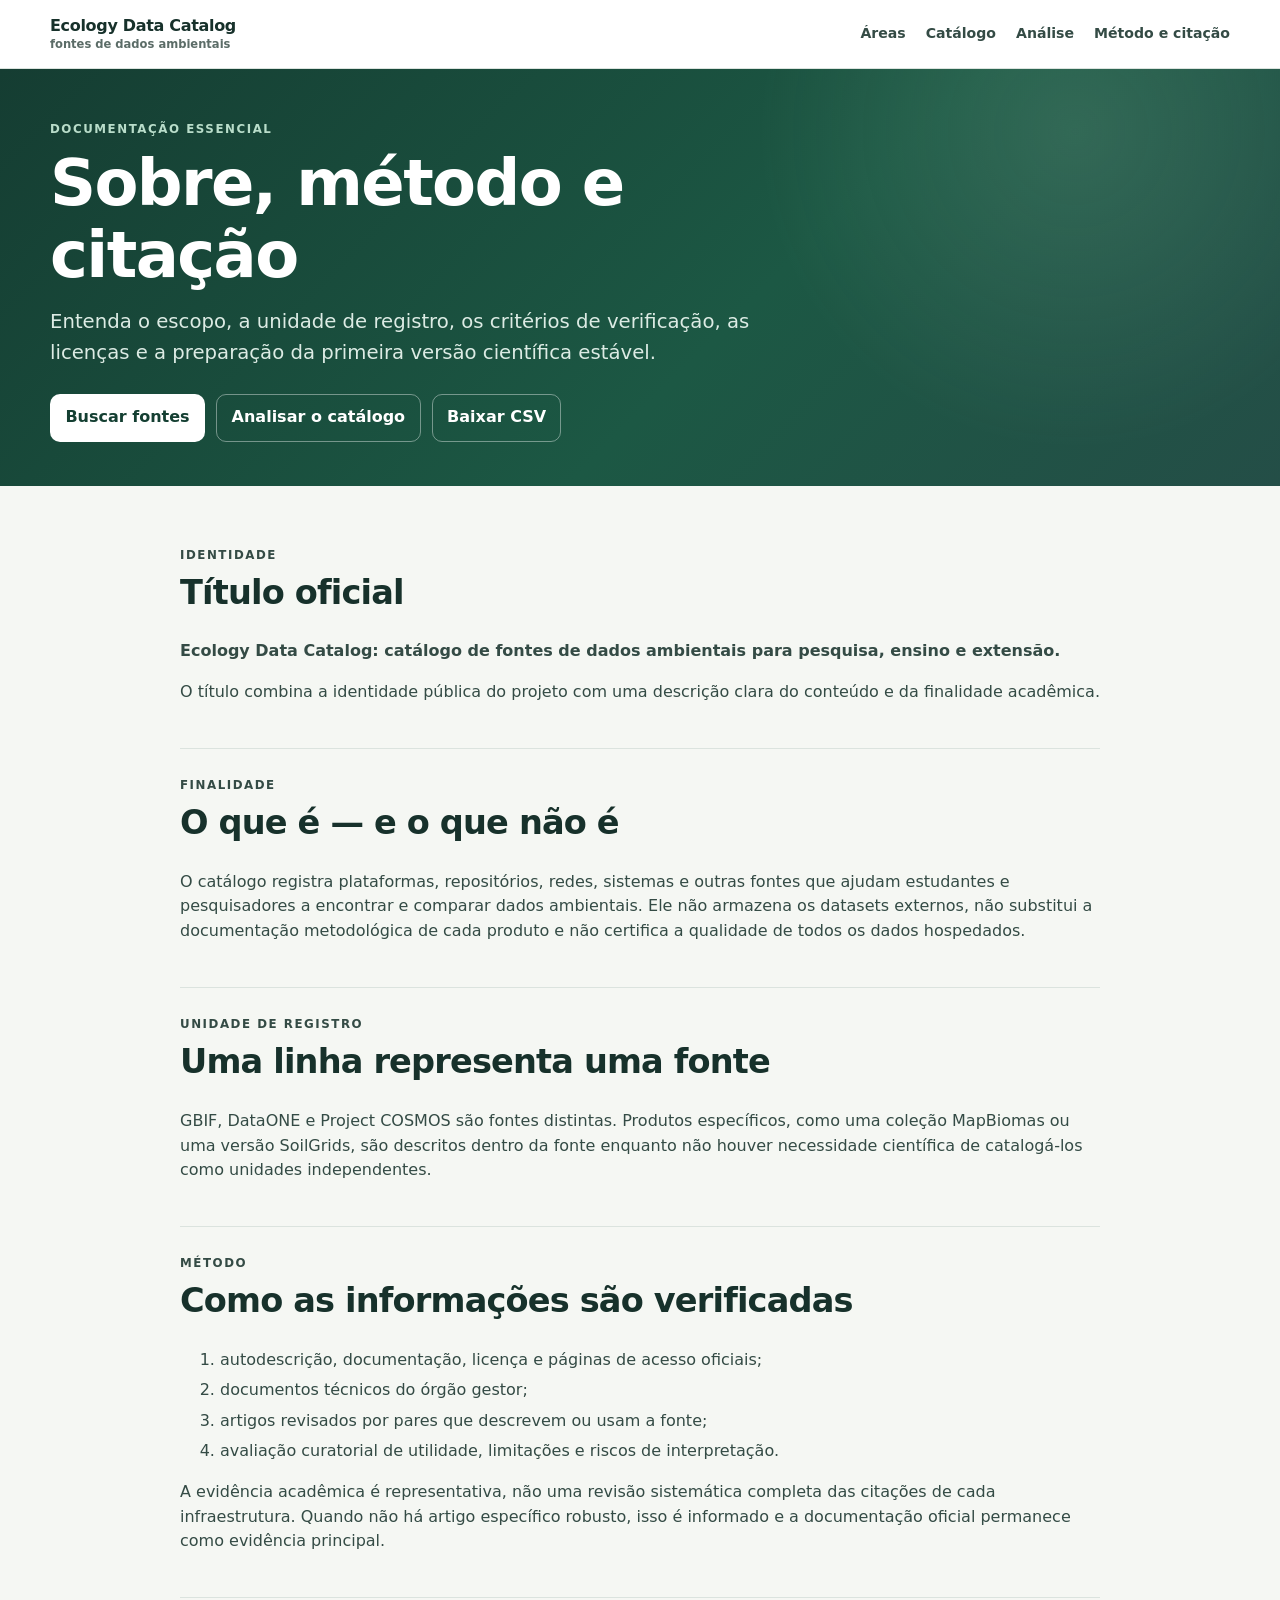
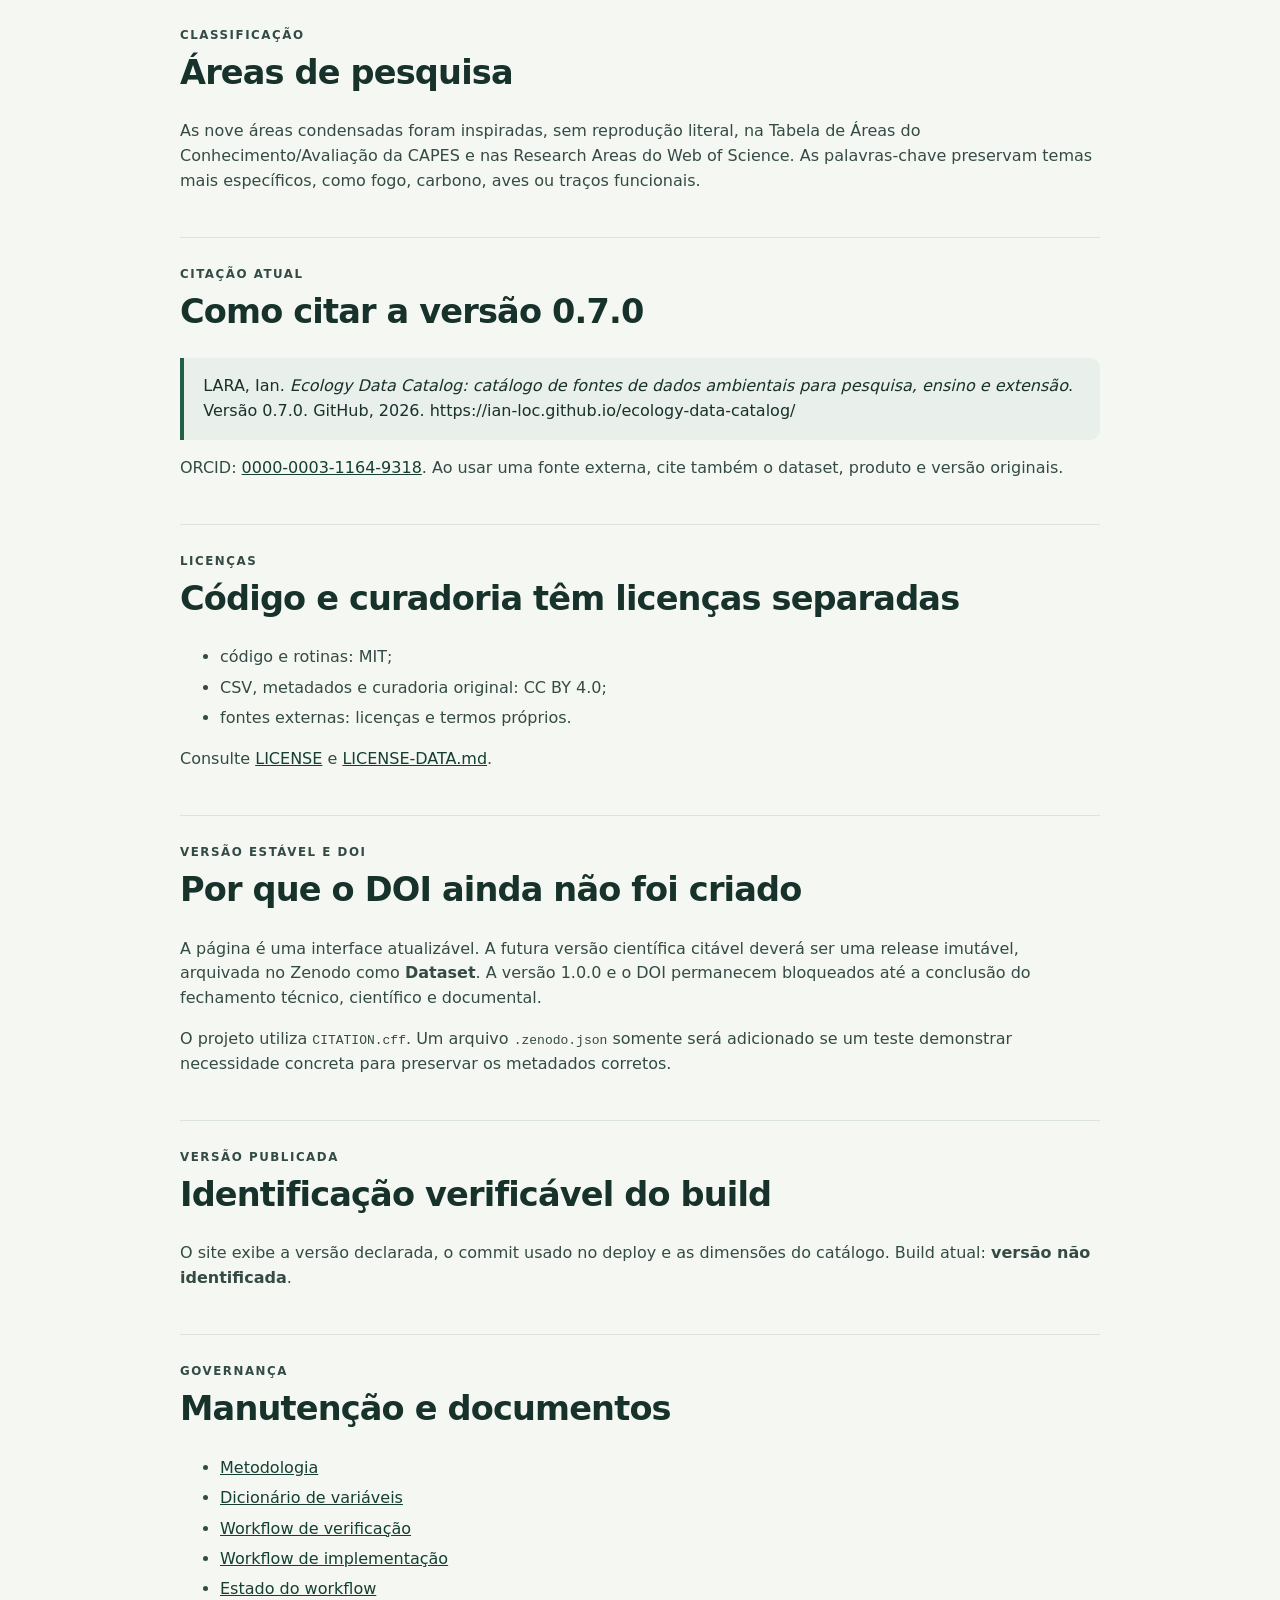
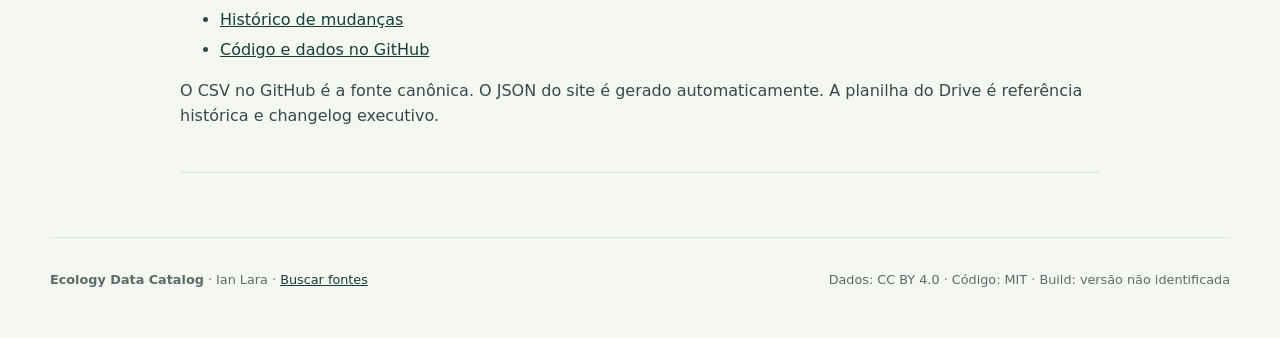
==== commit 37eae357: "a11y: alinhar metadados e navegação da documentação" ====
--- a/about.html
+++ b/about.html
@@ -3,12 +3,13 @@
 <head>
 <meta charset="utf-8"><meta name="viewport" content="width=device-width,initial-scale=1">
 <meta name="description" content="Objetivo, metodologia, escopo, governança, licenças e forma de citação do Ecology Data Catalog.">
+<meta name="theme-color" content="#173f32"><meta name="color-scheme" content="light">
 <title>Sobre, método e citação · Ecology Data Catalog</title><link rel="stylesheet" href="assets/style.css">
 </head>
 <body>
 <a class="skip" href="#sobre">Ir ao conteúdo</a>
 <nav class="site-nav" aria-label="Navegação principal"><div class="wrap nav-inner">
-<a class="brand" href="index.html"><span>Ecology Data Catalog</span><small>fontes de dados ambientais</small></a>
+<a class="brand" href="index.html" aria-label="Ecology Data Catalog — página inicial"><span>Ecology Data Catalog</span><small>fontes de dados ambientais</small></a>
 <div class="nav-links"><a href="index.html#areas">Áreas</a><a href="index.html#catalogo">Catálogo</a><a href="analytics.html">Análise</a><a href="about.html" aria-current="page">Método e citação</a></div>
 </div></nav>
 <header class="hero compact"><div class="wrap">
@@ -25,8 +26,8 @@
 <section><p class="eyebrow">Classificação</p><h2>Áreas de pesquisa</h2><p>As nove áreas condensadas foram inspiradas, sem reprodução literal, na Tabela de Áreas do Conhecimento/Avaliação da CAPES e nas Research Areas do Web of Science. As palavras-chave preservam temas mais específicos, como fogo, carbono, aves ou traços funcionais.</p></section>
 <section><p class="eyebrow">Citação atual</p><h2>Como citar a versão 0.7.0</h2><blockquote>LARA, Ian. <em>Ecology Data Catalog: catálogo de fontes de dados ambientais para pesquisa, ensino e extensão</em>. Versão 0.7.0. GitHub, 2026. https://ian-loc.github.io/ecology-data-catalog/</blockquote><p>ORCID: <a href="https://orcid.org/0000-0003-1164-9318">0000-0003-1164-9318</a>. Ao usar uma fonte externa, cite também o dataset, produto e versão originais.</p></section>
 <section><p class="eyebrow">Licenças</p><h2>Código e curadoria têm licenças separadas</h2><ul><li>código e rotinas: MIT;</li><li>CSV, metadados e curadoria original: CC BY 4.0;</li><li>fontes externas: licenças e termos próprios.</li></ul><p>Consulte <a href="https://github.com/Ian-loc/ecology-data-catalog/blob/main/LICENSE">LICENSE</a> e <a href="https://github.com/Ian-loc/ecology-data-catalog/blob/main/LICENSE-DATA.md">LICENSE-DATA.md</a>.</p></section>
-<section><p class="eyebrow">Versão estável e DOI</p><h2>Por que o DOI ainda não foi criado</h2><p>A página é uma interface atualizável. A futura versão científica citável deverá ser uma release imutável, arquivada no Zenodo como <strong>Dataset</strong>. A versão 1.0.0 e o DOI permanecem bloqueados até a conclusão do fechamento técnico, científico e documental.</p><p>O projeto utiliza `CITATION.cff`. Um arquivo `.zenodo.json` somente será adicionado se um teste demonstrar necessidade concreta para preservar os metadados corretos.</p></section>
-<section><p class="eyebrow">Versão publicada</p><h2>Identificação verificável do build</h2><p>O site exibe a versão declarada, o commit usado no deploy e as dimensões do catálogo. Build atual: <strong data-build-meta>—</strong>.</p></section>
+<section><p class="eyebrow">Versão estável e DOI</p><h2>Por que o DOI ainda não foi criado</h2><p>A página é uma interface atualizável. A futura versão científica citável deverá ser uma release imutável, arquivada no Zenodo como <strong>Dataset</strong>. A versão 1.0.0 e o DOI permanecem bloqueados até a conclusão do fechamento técnico, científico e documental.</p><p>O projeto utiliza <code>CITATION.cff</code>. Um arquivo <code>.zenodo.json</code> somente será adicionado se um teste demonstrar necessidade concreta para preservar os metadados corretos.</p></section>
+<section><p class="eyebrow">Versão publicada</p><h2>Identificação verificável do build</h2><p>O site exibe a versão declarada, o commit usado no deploy e as dimensões do catálogo. Build atual: <strong data-build-meta>—</strong>.</p><noscript><p>O identificador automático do build requer JavaScript; a versão formal atual permanece 0.7.0.</p></noscript></section>
 <section><p class="eyebrow">Governança</p><h2>Manutenção e documentos</h2><ul><li><a href="https://github.com/Ian-loc/ecology-data-catalog/blob/main/METHODOLOGY.md">Metodologia</a></li><li><a href="https://github.com/Ian-loc/ecology-data-catalog/blob/main/CODEBOOK.md">Dicionário de variáveis</a></li><li><a href="https://github.com/Ian-loc/ecology-data-catalog/blob/main/AUDIT_WORKFLOW.md">Workflow de verificação</a></li><li><a href="https://github.com/Ian-loc/ecology-data-catalog/blob/main/IMPLEMENTATION_WORKFLOW.md">Workflow de implementação</a></li><li><a href="https://github.com/Ian-loc/ecology-data-catalog/blob/main/WORKFLOW_STATUS.md">Estado do workflow</a></li><li><a href="https://github.com/Ian-loc/ecology-data-catalog/blob/main/CHANGELOG.md">Histórico de mudanças</a></li><li><a href="https://github.com/Ian-loc/ecology-data-catalog">Código e dados no GitHub</a></li></ul><p>O CSV no GitHub é a fonte canônica. O JSON do site é gerado automaticamente. A planilha do Drive é referência histórica e changelog executivo.</p></section>
 </main>
 <footer class="wrap"><p><strong>Ecology Data Catalog</strong> · Ian Lara · <a href="index.html#catalogo">Buscar fontes</a></p><p>Dados: CC BY 4.0 · Código: MIT · Build: <span data-build-meta>—</span></p></footer>
--- a/assets/style.css
+++ b/assets/style.css
@@ -71,14 +71,30 @@
 .area-grid{display:grid;grid-template-columns:repeat(3,minmax(0,1fr));gap:.8rem}
 .area-card{display:flex;min-height:112px;flex-direction:column;align-items:flex-start;justify-content:space-between;padding:1rem;border:1px solid var(--line);border-radius:12px;background:#fff;color:var(--ink);text-align:left;cursor:pointer}
 .area-card:hover{border-color:#a9c4b6;box-shadow:var(--shadow)}
+.area-card.is-active{border-color:var(--green);background:var(--soft);box-shadow:0 0 0 1px var(--green)}
 .area-card strong{font-size:.95rem;line-height:1.3}
 .area-card span{color:var(--muted);font-size:.78rem}
 
 .catalog{padding:3.2rem 0 4rem}
-.filters{display:grid;grid-template-columns:repeat(5,minmax(135px,1fr));gap:.75rem;padding:1rem;background:#fff;border:1px solid var(--line);border-radius:12px;box-shadow:var(--shadow)}
+.catalog-toolbar{display:flex;align-items:end;justify-content:space-between;gap:1.5rem;margin-bottom:1.1rem}
+.catalog-toolbar .heading{flex:1;margin:0}
+.sort-control{display:flex;min-width:210px;flex-direction:column;gap:.3rem;color:var(--muted);font-size:.76rem;font-weight:780}
+.sort-control select,.filters select{width:100%;min-height:44px;padding:.62rem .68rem;border:1px solid #cad7d0;border-radius:9px;background:#fff;color:var(--ink);font-size:.87rem;font-weight:500}
+.filters{padding:1rem;background:#fff;border:1px solid var(--line);border-radius:12px;box-shadow:var(--shadow)}
+.essential-grid{display:grid;grid-template-columns:repeat(4,minmax(145px,1fr));gap:.75rem}
+.advanced-grid{display:grid;grid-template-columns:repeat(3,minmax(160px,1fr));gap:.75rem;padding-top:.8rem}
 .filters label{display:flex;flex-direction:column;gap:.3rem;color:var(--muted);font-size:.76rem;font-weight:780}
-.filters select{width:100%;min-height:44px;padding:.62rem .68rem;border:1px solid #cad7d0;border-radius:9px;background:#fff;color:var(--ink);font-size:.87rem;font-weight:500}
-.filters button{grid-column:1/-1;justify-self:end;padding:.35rem;border:0;background:none;color:var(--dark);font-size:.82rem;font-weight:780;cursor:pointer}
+.advanced-filters{margin:.9rem 0 0;padding:.75rem 0 0;border:0;border-top:1px solid var(--line)}
+.advanced-filters summary{display:inline-flex;align-items:center;gap:.35rem;color:var(--dark);font-size:.84rem;font-weight:800;cursor:pointer}
+.advanced-filters summary span{color:var(--muted);font-size:.75rem}
+.filter-footer{display:flex;align-items:center;justify-content:space-between;gap:1rem;margin-top:.85rem}
+.filter-footer p{margin:0;color:var(--muted);font-size:.74rem}
+.filter-footer button{padding:.35rem;border:0;background:none;color:var(--dark);font-size:.82rem;font-weight:780;cursor:pointer}
+.active-filters{display:flex;flex-wrap:wrap;align-items:center;gap:.45rem;margin:1rem 0 0}
+.active-filters>span{color:var(--muted);font-size:.76rem;font-weight:780}
+.active-filters button{display:inline-flex;align-items:center;gap:.35rem;padding:.32rem .55rem;border:1px solid #b8ccc2;border-radius:999px;background:#fff;color:var(--dark);font-size:.75rem;cursor:pointer}
+.active-filters button:hover{background:var(--soft)}
+.active-filters b{font-size:.95rem;line-height:1}
 
 .cards{display:grid;grid-template-columns:repeat(2,minmax(0,1fr));gap:1rem;margin-top:1.2rem}
 .card{display:flex;min-width:0;flex-direction:column;padding:1.2rem;background:#fff;border:1px solid var(--line);border-radius:12px}
@@ -92,8 +108,8 @@
 .chip{padding:.22rem .46rem;border-radius:7px;background:var(--blue);color:#315464;font-size:.72rem}
 .access{display:flex;flex-wrap:wrap;gap:.5rem;margin-top:auto;color:var(--muted);font-size:.78rem}
 .access span{padding:.28rem .48rem;border:1px solid var(--line);border-radius:8px}
-details{margin-top:1rem;padding-top:.8rem;border-top:1px solid var(--line)}
-summary{color:var(--dark);font-weight:750;cursor:pointer}
+.card details{margin-top:1rem;padding-top:.8rem;border-top:1px solid var(--line)}
+.card summary{color:var(--dark);font-weight:750;cursor:pointer}
 .details{display:grid;grid-template-columns:1fr 1fr;gap:.8rem 1rem;margin:1rem 0}
 .detail{min-width:0}
 .detail strong{display:block;color:var(--muted);font-size:.68rem;letter-spacing:.04em;text-transform:uppercase}
@@ -142,7 +158,8 @@
 @media(max-width:960px){
   .hero-grid{grid-template-columns:1fr;gap:2rem;padding:3.7rem 0}
   .area-grid{grid-template-columns:repeat(2,minmax(0,1fr))}
-  .filters{grid-template-columns:repeat(3,1fr)}
+  .essential-grid{grid-template-columns:repeat(2,1fr)}
+  .advanced-grid{grid-template-columns:repeat(2,1fr)}
   .stats-grid{grid-template-columns:repeat(2,1fr)}
   .summary-grid{grid-template-columns:repeat(3,1fr)}
   .summary-grid div{border-bottom:1px solid var(--line)}
@@ -154,8 +171,9 @@
   .nav-links a:nth-child(1),.nav-links a:nth-child(3){display:none}
   .hero-grid{padding:3rem 0}
   .search-row{grid-template-columns:1fr}
-  .section-heading,.heading,footer{align-items:start;flex-direction:column}
-  .area-grid,.filters,.cards,.about,.analysis-intro,.chart-grid{grid-template-columns:1fr}
+  .section-heading,.heading,.catalog-toolbar,.filter-footer,footer{align-items:start;flex-direction:column}
+  .sort-control{width:100%;min-width:0}
+  .area-grid,.essential-grid,.advanced-grid,.cards,.about,.analysis-intro,.chart-grid{grid-template-columns:1fr}
   .details{grid-template-columns:1fr}
   .stats-grid div{padding:1rem}
   .summary-grid{grid-template-columns:repeat(2,1fr)}
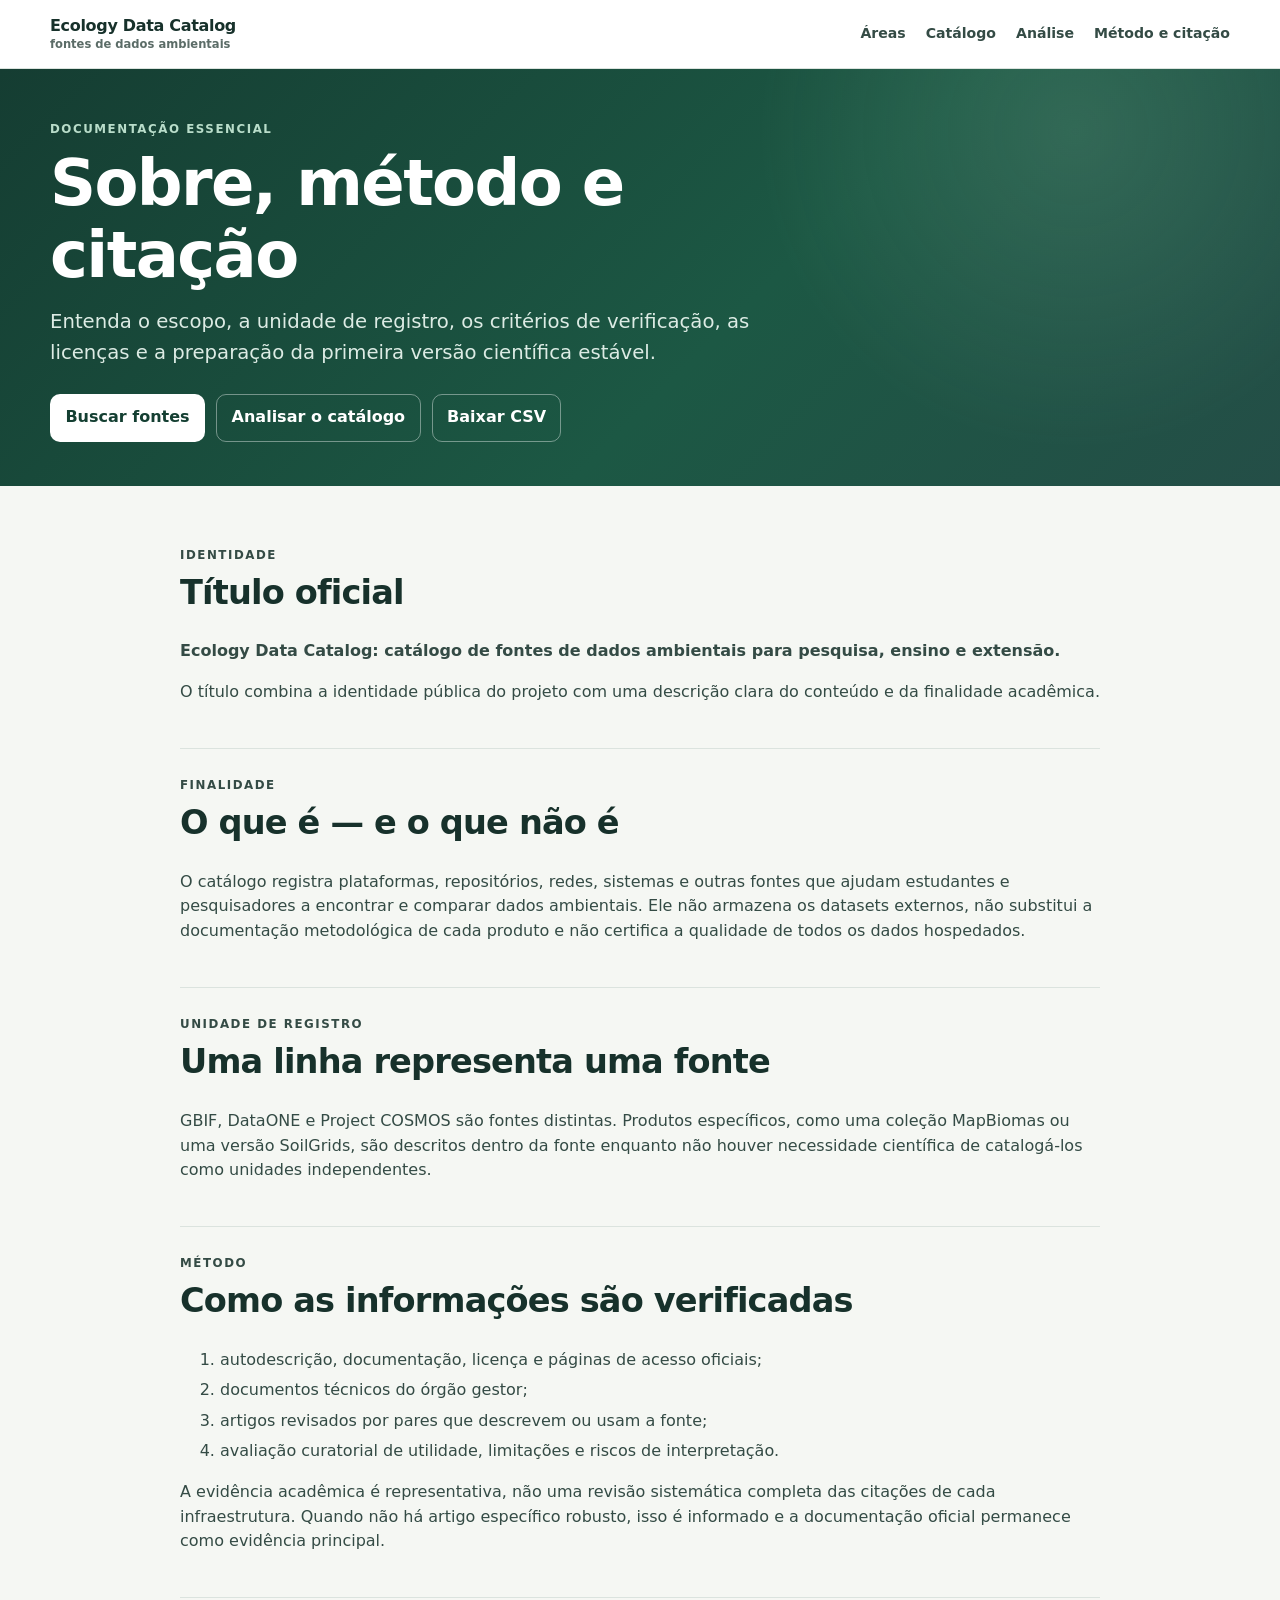
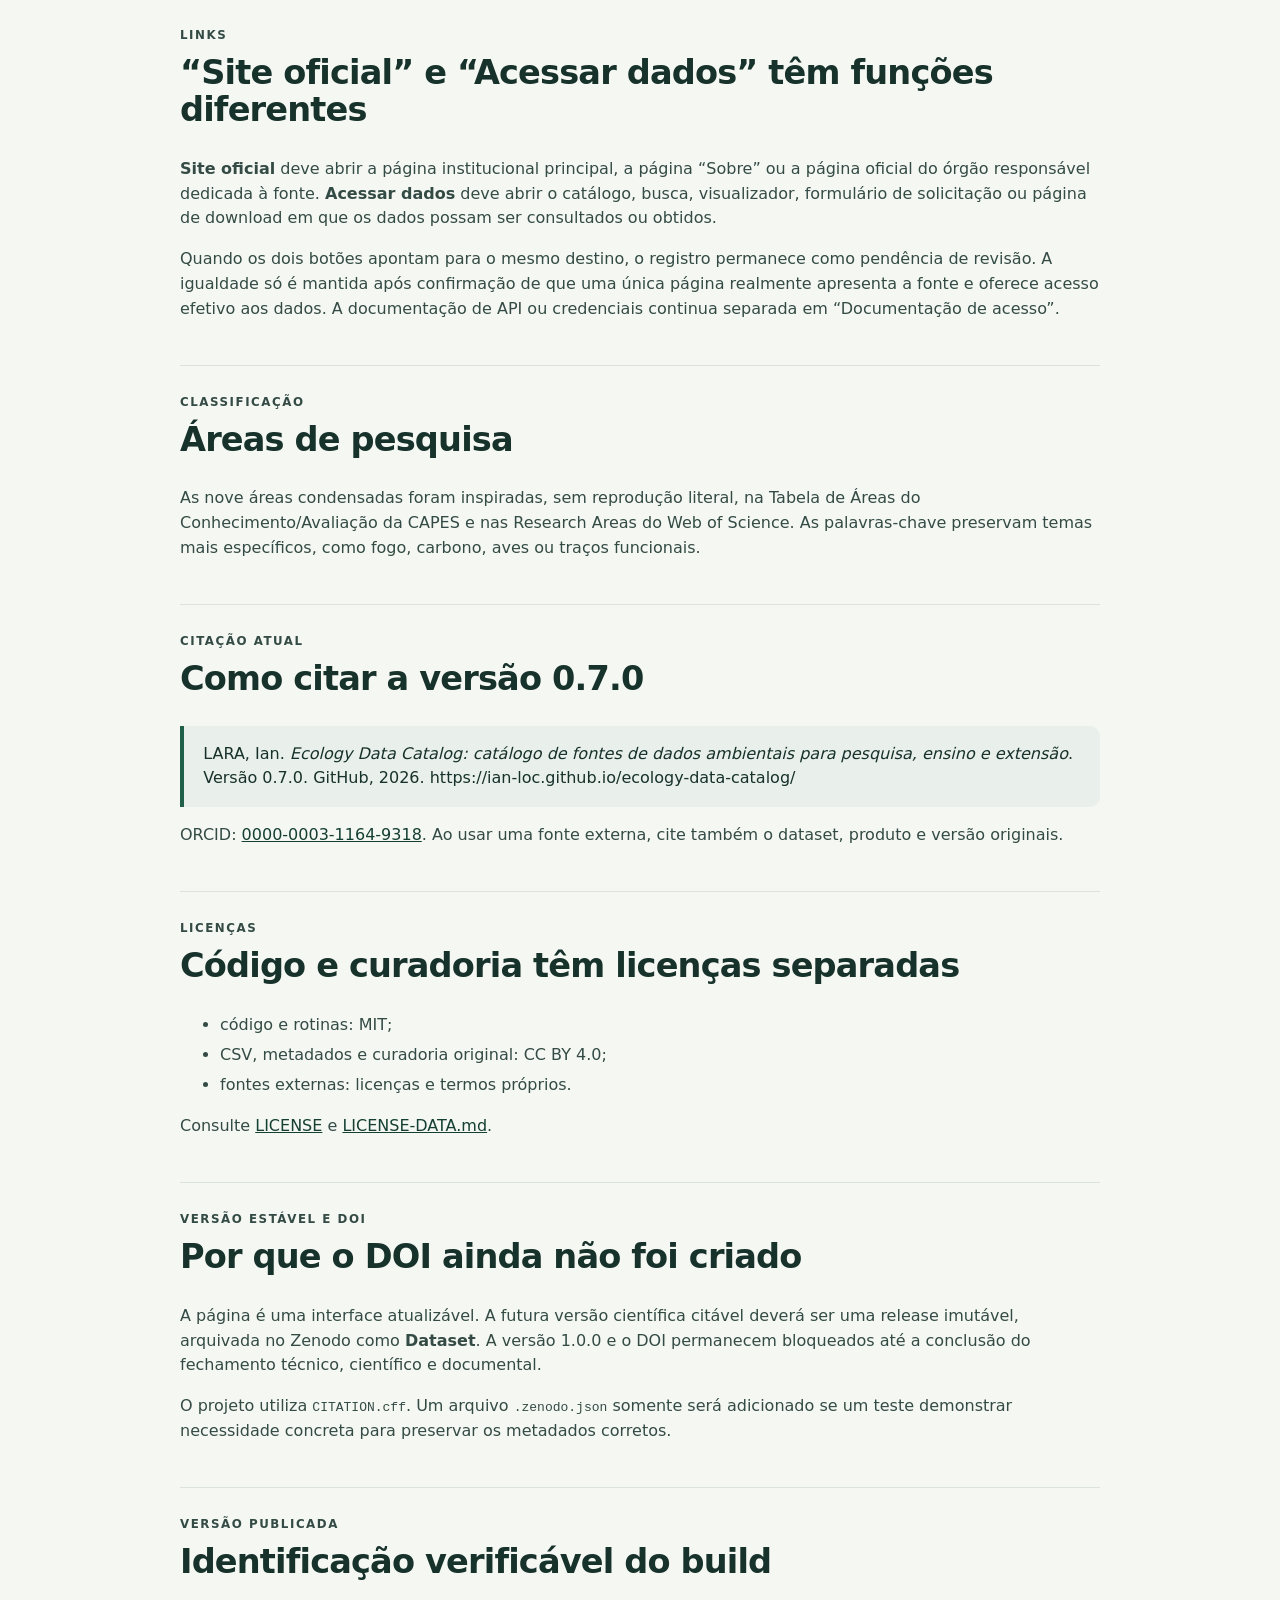
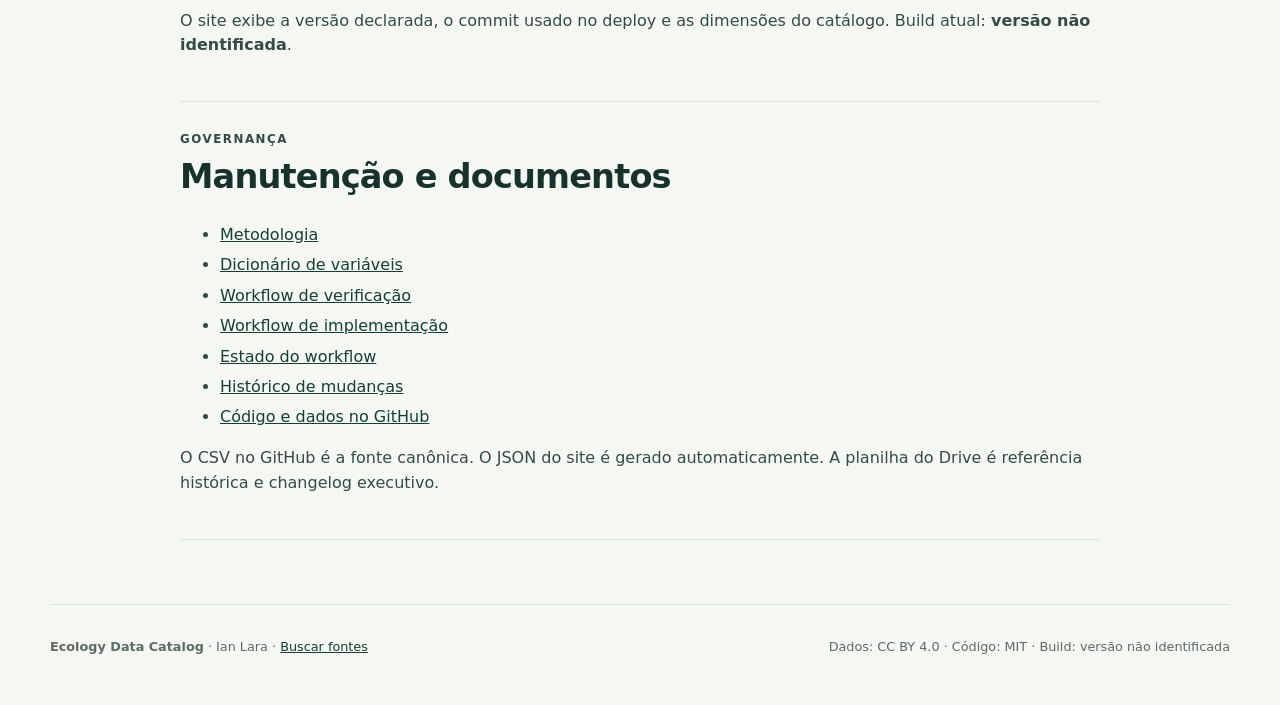
==== commit 383002d6: "Merge PR #25: registrar BR3 e auditar papéis dos links Registrar BR3 e auditar papéis dos links" ====
--- a/about.html
+++ b/about.html
@@ -4,7 +4,7 @@
 <meta charset="utf-8"><meta name="viewport" content="width=device-width,initial-scale=1">
 <meta name="description" content="Objetivo, metodologia, escopo, governança, licenças e forma de citação do Ecology Data Catalog.">
 <meta name="theme-color" content="#173f32"><meta name="color-scheme" content="light">
-<title>Sobre, método e citação · Ecology Data Catalog</title><link rel="stylesheet" href="assets/style.css">
+<title>Sobre, método e citação · Ecology Data Catalog</title><link rel="stylesheet" href="assets/style.css"><link rel="stylesheet" href="assets/accessibility.css">
 </head>
 <body>
 <a class="skip" href="#sobre">Ir ao conteúdo</a>
@@ -23,6 +23,7 @@
 <section><p class="eyebrow">Finalidade</p><h2>O que é — e o que não é</h2><p>O catálogo registra plataformas, repositórios, redes, sistemas e outras fontes que ajudam estudantes e pesquisadores a encontrar e comparar dados ambientais. Ele não armazena os datasets externos, não substitui a documentação metodológica de cada produto e não certifica a qualidade de todos os dados hospedados.</p></section>
 <section><p class="eyebrow">Unidade de registro</p><h2>Uma linha representa uma fonte</h2><p>GBIF, DataONE e Project COSMOS são fontes distintas. Produtos específicos, como uma coleção MapBiomas ou uma versão SoilGrids, são descritos dentro da fonte enquanto não houver necessidade científica de catalogá-los como unidades independentes.</p></section>
 <section><p class="eyebrow">Método</p><h2>Como as informações são verificadas</h2><ol><li>autodescrição, documentação, licença e páginas de acesso oficiais;</li><li>documentos técnicos do órgão gestor;</li><li>artigos revisados por pares que descrevem ou usam a fonte;</li><li>avaliação curatorial de utilidade, limitações e riscos de interpretação.</li></ol><p>A evidência acadêmica é representativa, não uma revisão sistemática completa das citações de cada infraestrutura. Quando não há artigo específico robusto, isso é informado e a documentação oficial permanece como evidência principal.</p></section>
+<section><p class="eyebrow">Links</p><h2>“Site oficial” e “Acessar dados” têm funções diferentes</h2><p><strong>Site oficial</strong> deve abrir a página institucional principal, a página “Sobre” ou a página oficial do órgão responsável dedicada à fonte. <strong>Acessar dados</strong> deve abrir o catálogo, busca, visualizador, formulário de solicitação ou página de download em que os dados possam ser consultados ou obtidos.</p><p>Quando os dois botões apontam para o mesmo destino, o registro permanece como pendência de revisão. A igualdade só é mantida após confirmação de que uma única página realmente apresenta a fonte e oferece acesso efetivo aos dados. A documentação de API ou credenciais continua separada em “Documentação de acesso”.</p></section>
 <section><p class="eyebrow">Classificação</p><h2>Áreas de pesquisa</h2><p>As nove áreas condensadas foram inspiradas, sem reprodução literal, na Tabela de Áreas do Conhecimento/Avaliação da CAPES e nas Research Areas do Web of Science. As palavras-chave preservam temas mais específicos, como fogo, carbono, aves ou traços funcionais.</p></section>
 <section><p class="eyebrow">Citação atual</p><h2>Como citar a versão 0.7.0</h2><blockquote>LARA, Ian. <em>Ecology Data Catalog: catálogo de fontes de dados ambientais para pesquisa, ensino e extensão</em>. Versão 0.7.0. GitHub, 2026. https://ian-loc.github.io/ecology-data-catalog/</blockquote><p>ORCID: <a href="https://orcid.org/0000-0003-1164-9318">0000-0003-1164-9318</a>. Ao usar uma fonte externa, cite também o dataset, produto e versão originais.</p></section>
 <section><p class="eyebrow">Licenças</p><h2>Código e curadoria têm licenças separadas</h2><ul><li>código e rotinas: MIT;</li><li>CSV, metadados e curadoria original: CC BY 4.0;</li><li>fontes externas: licenças e termos próprios.</li></ul><p>Consulte <a href="https://github.com/Ian-loc/ecology-data-catalog/blob/main/LICENSE">LICENSE</a> e <a href="https://github.com/Ian-loc/ecology-data-catalog/blob/main/LICENSE-DATA.md">LICENSE-DATA.md</a>.</p></section>
--- a/assets/accessibility.css
+++ b/assets/accessibility.css
@@ -0,0 +1,132 @@
+.sr-only{
+  position:absolute!important;
+  width:1px!important;
+  height:1px!important;
+  padding:0!important;
+  margin:-1px!important;
+  overflow:hidden!important;
+  clip:rect(0,0,0,0)!important;
+  white-space:nowrap!important;
+  border:0!important;
+}
+
+fieldset{
+  min-width:0;
+  margin:0;
+  padding:0;
+  border:0;
+}
+
+.search-help{
+  margin:.45rem 0 0;
+  color:#d9ebe2;
+  font-size:.74rem;
+}
+
+[aria-busy="true"]:empty::before{
+  display:block;
+  padding:1rem;
+  color:var(--muted);
+  font-size:.86rem;
+  content:"Carregando…";
+}
+
+#catalog-heading:focus{
+  outline:3px solid #76a995;
+  outline-offset:.3rem;
+}
+
+.noscript{
+  margin-top:1.2rem;
+  padding:1rem 1.15rem;
+  border:1px solid #d7c48f;
+  border-radius:10px;
+  background:var(--amber);
+}
+
+.noscript h2,
+.noscript h3{
+  margin-bottom:.4rem;
+  font-size:1rem;
+}
+
+.noscript p{margin:0}
+
+.card,
+.chart-card,
+.area-card{
+  overflow-wrap:anywhere;
+}
+
+.quick-search button,
+.active-filters button{
+  min-height:32px;
+}
+
+.card-actions a,
+.detail-links a{
+  text-align:center;
+}
+
+section[id],
+main[id]{
+  scroll-margin-top:5rem;
+}
+
+@media (hover:hover) and (pointer:fine){
+  .card,
+  .area-card,
+  .action-primary,
+  .action-secondary,
+  .quick-search button,
+  .active-filters button{
+    transition:border-color .15s ease,background-color .15s ease,box-shadow .15s ease;
+  }
+}
+
+@media(max-width:1080px){
+  .cards{grid-template-columns:1fr}
+  .status-grid{grid-template-columns:repeat(3,minmax(0,1fr))}
+}
+
+@media(max-width:820px){
+  .nav-inner{align-items:flex-start;padding:.7rem 0}
+  .nav-links{flex-wrap:wrap;justify-content:flex-end}
+  .status-grid{grid-template-columns:1fr}
+}
+
+@media(max-width:520px){
+  .wrap{width:min(100% - 1.25rem,1180px)}
+  .nav-inner{gap:.75rem}
+  .nav-links{font-size:.8rem}
+  .hero-tool{padding:1rem}
+  .stats-grid{grid-template-columns:1fr 1fr}
+  .stats-grid div{border-right:1px solid var(--line);border-bottom:1px solid var(--line)}
+  .card{padding:1rem}
+  .card-actions{display:grid;grid-template-columns:1fr}
+  .action-primary,.action-secondary{width:100%}
+}
+
+@media(prefers-reduced-motion:reduce){
+  html{scroll-behavior:auto}
+  *,*::before,*::after{
+    scroll-behavior:auto!important;
+    transition-duration:.01ms!important;
+    animation-duration:.01ms!important;
+    animation-iteration-count:1!important;
+  }
+}
+
+@media(forced-colors:active){
+  .status-badge,
+  .chip,
+  .highlight,
+  .area-card,
+  .card,
+  .filters,
+  .chart-card{
+    border:1px solid CanvasText;
+  }
+  .status-symbol{border:1px solid CanvasText}
+  .action-primary,.action-secondary{border:1px solid LinkText}
+}
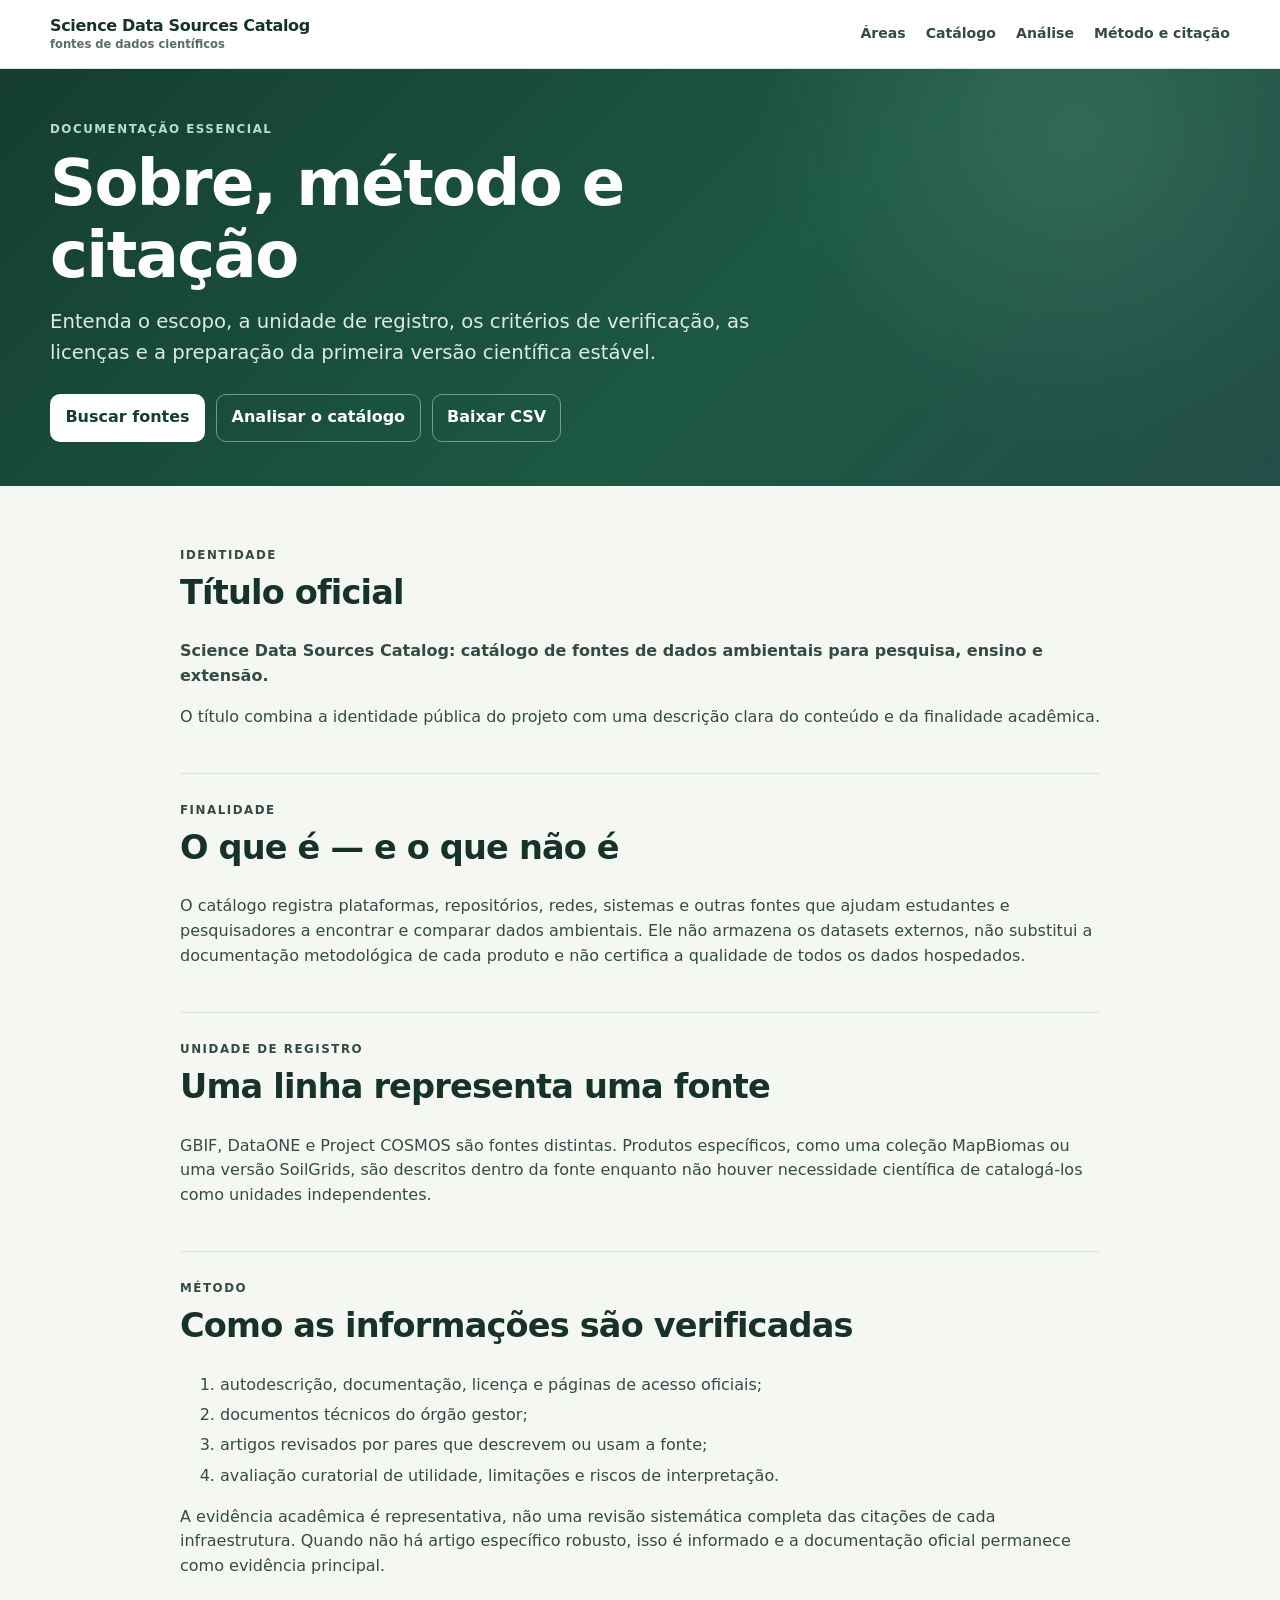
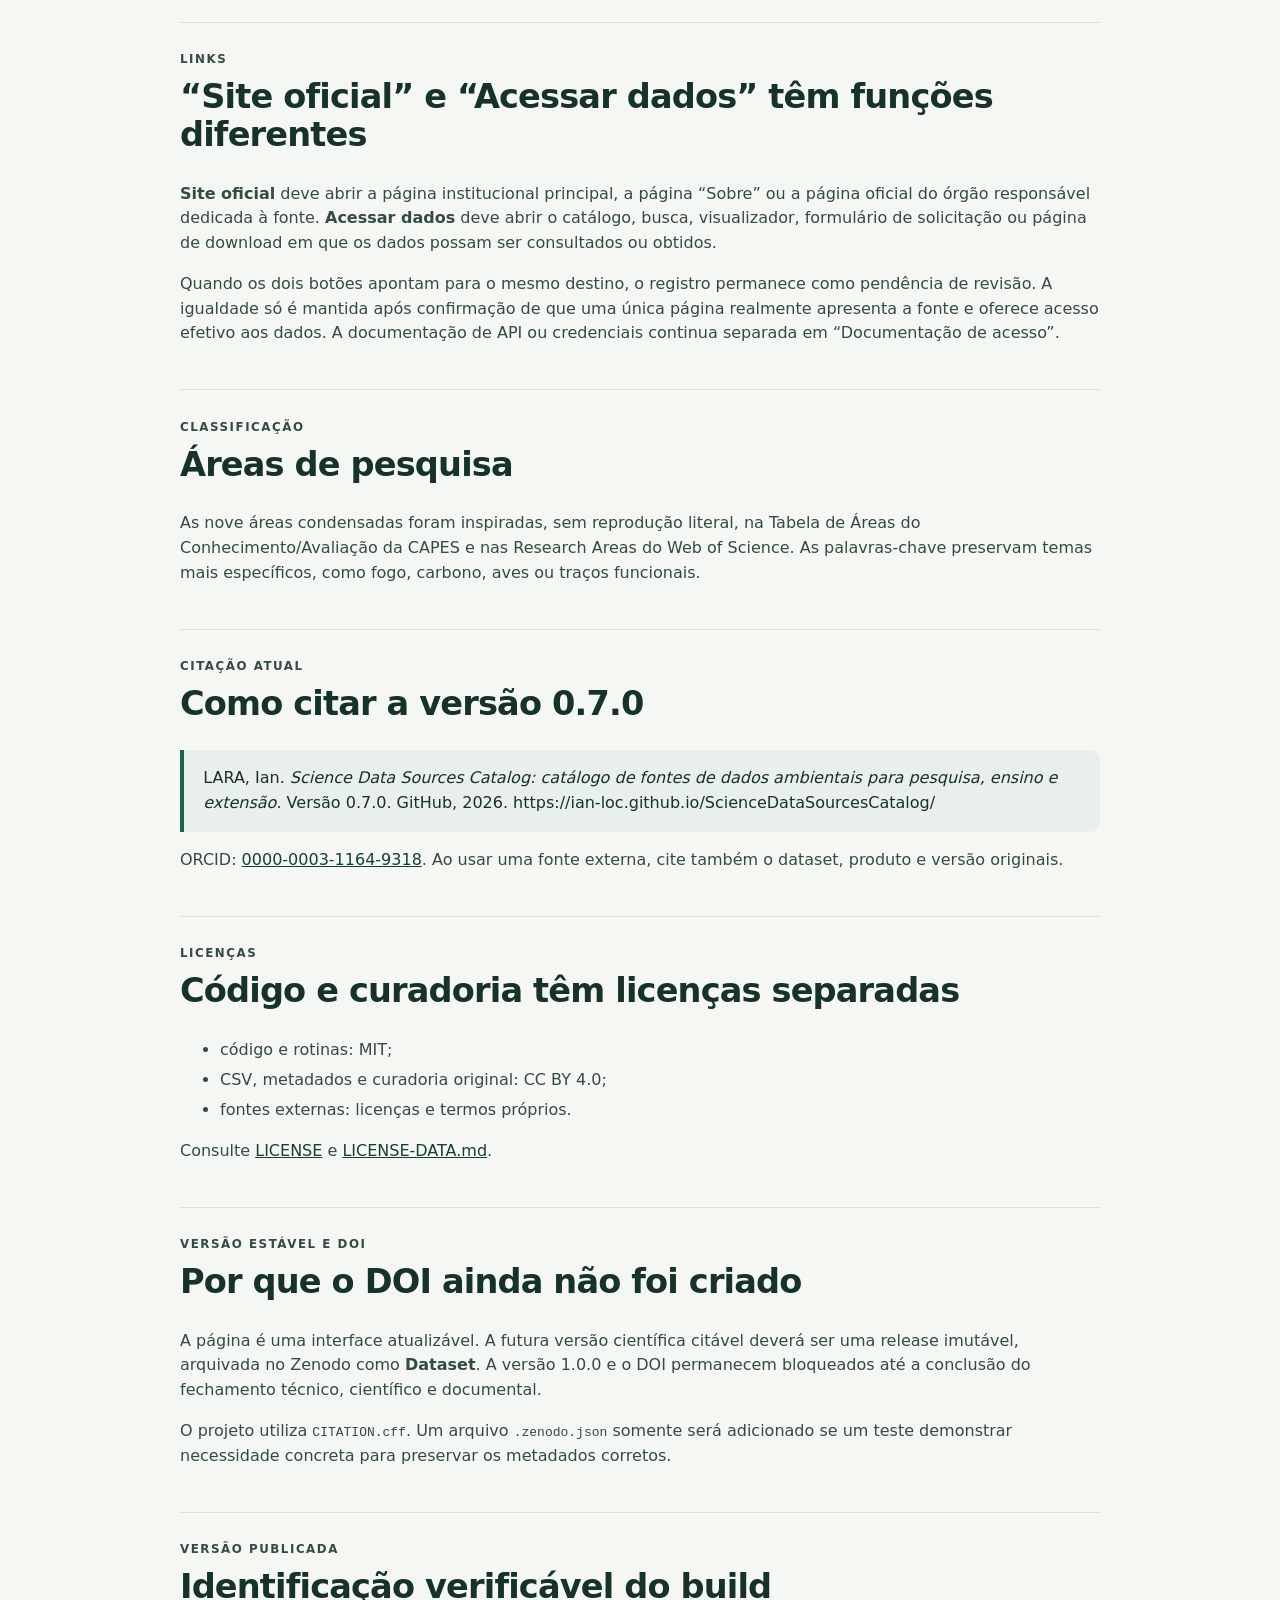
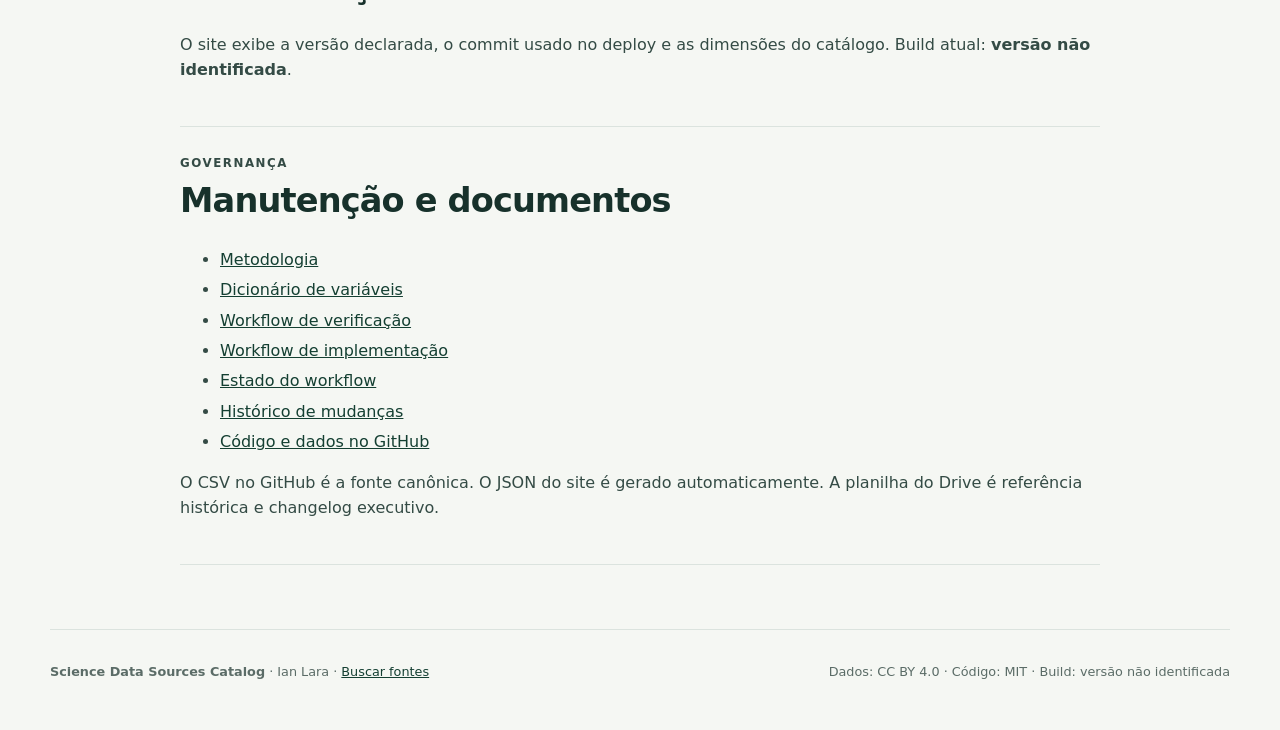
==== commit 86aa11d2: "Atualizar identidade pública em about.html" ====
--- a/about.html
+++ b/about.html
@@ -2,14 +2,14 @@
 <html lang="pt-BR">
 <head>
 <meta charset="utf-8"><meta name="viewport" content="width=device-width,initial-scale=1">
-<meta name="description" content="Objetivo, metodologia, escopo, governança, licenças e forma de citação do Ecology Data Catalog.">
+<meta name="description" content="Objetivo, metodologia, escopo, governança, licenças e forma de citação do Science Data Sources Catalog.">
 <meta name="theme-color" content="#173f32"><meta name="color-scheme" content="light">
-<title>Sobre, método e citação · Ecology Data Catalog</title><link rel="stylesheet" href="assets/style.css"><link rel="stylesheet" href="assets/accessibility.css">
+<title>Sobre, método e citação · Science Data Sources Catalog</title><link rel="stylesheet" href="assets/style.css"><link rel="stylesheet" href="assets/accessibility.css">
 </head>
 <body>
 <a class="skip" href="#sobre">Ir ao conteúdo</a>
 <nav class="site-nav" aria-label="Navegação principal"><div class="wrap nav-inner">
-<a class="brand" href="index.html" aria-label="Ecology Data Catalog — página inicial"><span>Ecology Data Catalog</span><small>fontes de dados ambientais</small></a>
+<a class="brand" href="index.html" aria-label="Science Data Sources Catalog — página inicial"><span>Science Data Sources Catalog</span><small>fontes de dados científicos</small></a>
 <div class="nav-links"><a href="index.html#areas">Áreas</a><a href="index.html#catalogo">Catálogo</a><a href="analytics.html">Análise</a><a href="about.html" aria-current="page">Método e citação</a></div>
 </div></nav>
 <header class="hero compact"><div class="wrap">
@@ -19,18 +19,18 @@
 <div class="actions"><a class="btn primary" href="index.html#catalogo">Buscar fontes</a><a class="btn" href="analytics.html">Analisar o catálogo</a><a class="btn" href="data/data_resources.csv" download>Baixar CSV</a></div>
 </div></header>
 <main class="wrap prose" id="sobre">
-<section><p class="eyebrow">Identidade</p><h2>Título oficial</h2><p><strong>Ecology Data Catalog: catálogo de fontes de dados ambientais para pesquisa, ensino e extensão.</strong></p><p>O título combina a identidade pública do projeto com uma descrição clara do conteúdo e da finalidade acadêmica.</p></section>
+<section><p class="eyebrow">Identidade</p><h2>Título oficial</h2><p><strong>Science Data Sources Catalog: catálogo de fontes de dados ambientais para pesquisa, ensino e extensão.</strong></p><p>O título combina a identidade pública do projeto com uma descrição clara do conteúdo e da finalidade acadêmica.</p></section>
 <section><p class="eyebrow">Finalidade</p><h2>O que é — e o que não é</h2><p>O catálogo registra plataformas, repositórios, redes, sistemas e outras fontes que ajudam estudantes e pesquisadores a encontrar e comparar dados ambientais. Ele não armazena os datasets externos, não substitui a documentação metodológica de cada produto e não certifica a qualidade de todos os dados hospedados.</p></section>
 <section><p class="eyebrow">Unidade de registro</p><h2>Uma linha representa uma fonte</h2><p>GBIF, DataONE e Project COSMOS são fontes distintas. Produtos específicos, como uma coleção MapBiomas ou uma versão SoilGrids, são descritos dentro da fonte enquanto não houver necessidade científica de catalogá-los como unidades independentes.</p></section>
 <section><p class="eyebrow">Método</p><h2>Como as informações são verificadas</h2><ol><li>autodescrição, documentação, licença e páginas de acesso oficiais;</li><li>documentos técnicos do órgão gestor;</li><li>artigos revisados por pares que descrevem ou usam a fonte;</li><li>avaliação curatorial de utilidade, limitações e riscos de interpretação.</li></ol><p>A evidência acadêmica é representativa, não uma revisão sistemática completa das citações de cada infraestrutura. Quando não há artigo específico robusto, isso é informado e a documentação oficial permanece como evidência principal.</p></section>
 <section><p class="eyebrow">Links</p><h2>“Site oficial” e “Acessar dados” têm funções diferentes</h2><p><strong>Site oficial</strong> deve abrir a página institucional principal, a página “Sobre” ou a página oficial do órgão responsável dedicada à fonte. <strong>Acessar dados</strong> deve abrir o catálogo, busca, visualizador, formulário de solicitação ou página de download em que os dados possam ser consultados ou obtidos.</p><p>Quando os dois botões apontam para o mesmo destino, o registro permanece como pendência de revisão. A igualdade só é mantida após confirmação de que uma única página realmente apresenta a fonte e oferece acesso efetivo aos dados. A documentação de API ou credenciais continua separada em “Documentação de acesso”.</p></section>
 <section><p class="eyebrow">Classificação</p><h2>Áreas de pesquisa</h2><p>As nove áreas condensadas foram inspiradas, sem reprodução literal, na Tabela de Áreas do Conhecimento/Avaliação da CAPES e nas Research Areas do Web of Science. As palavras-chave preservam temas mais específicos, como fogo, carbono, aves ou traços funcionais.</p></section>
-<section><p class="eyebrow">Citação atual</p><h2>Como citar a versão 0.7.0</h2><blockquote>LARA, Ian. <em>Ecology Data Catalog: catálogo de fontes de dados ambientais para pesquisa, ensino e extensão</em>. Versão 0.7.0. GitHub, 2026. https://ian-loc.github.io/ecology-data-catalog/</blockquote><p>ORCID: <a href="https://orcid.org/0000-0003-1164-9318">0000-0003-1164-9318</a>. Ao usar uma fonte externa, cite também o dataset, produto e versão originais.</p></section>
-<section><p class="eyebrow">Licenças</p><h2>Código e curadoria têm licenças separadas</h2><ul><li>código e rotinas: MIT;</li><li>CSV, metadados e curadoria original: CC BY 4.0;</li><li>fontes externas: licenças e termos próprios.</li></ul><p>Consulte <a href="https://github.com/Ian-loc/ecology-data-catalog/blob/main/LICENSE">LICENSE</a> e <a href="https://github.com/Ian-loc/ecology-data-catalog/blob/main/LICENSE-DATA.md">LICENSE-DATA.md</a>.</p></section>
+<section><p class="eyebrow">Citação atual</p><h2>Como citar a versão 0.7.0</h2><blockquote>LARA, Ian. <em>Science Data Sources Catalog: catálogo de fontes de dados ambientais para pesquisa, ensino e extensão</em>. Versão 0.7.0. GitHub, 2026. https://ian-loc.github.io/ScienceDataSourcesCatalog/</blockquote><p>ORCID: <a href="https://orcid.org/0000-0003-1164-9318">0000-0003-1164-9318</a>. Ao usar uma fonte externa, cite também o dataset, produto e versão originais.</p></section>
+<section><p class="eyebrow">Licenças</p><h2>Código e curadoria têm licenças separadas</h2><ul><li>código e rotinas: MIT;</li><li>CSV, metadados e curadoria original: CC BY 4.0;</li><li>fontes externas: licenças e termos próprios.</li></ul><p>Consulte <a href="https://github.com/Ian-loc/ScienceDataSourcesCatalog/blob/main/LICENSE">LICENSE</a> e <a href="https://github.com/Ian-loc/ScienceDataSourcesCatalog/blob/main/LICENSE-DATA.md">LICENSE-DATA.md</a>.</p></section>
 <section><p class="eyebrow">Versão estável e DOI</p><h2>Por que o DOI ainda não foi criado</h2><p>A página é uma interface atualizável. A futura versão científica citável deverá ser uma release imutável, arquivada no Zenodo como <strong>Dataset</strong>. A versão 1.0.0 e o DOI permanecem bloqueados até a conclusão do fechamento técnico, científico e documental.</p><p>O projeto utiliza <code>CITATION.cff</code>. Um arquivo <code>.zenodo.json</code> somente será adicionado se um teste demonstrar necessidade concreta para preservar os metadados corretos.</p></section>
 <section><p class="eyebrow">Versão publicada</p><h2>Identificação verificável do build</h2><p>O site exibe a versão declarada, o commit usado no deploy e as dimensões do catálogo. Build atual: <strong data-build-meta>—</strong>.</p><noscript><p>O identificador automático do build requer JavaScript; a versão formal atual permanece 0.7.0.</p></noscript></section>
-<section><p class="eyebrow">Governança</p><h2>Manutenção e documentos</h2><ul><li><a href="https://github.com/Ian-loc/ecology-data-catalog/blob/main/METHODOLOGY.md">Metodologia</a></li><li><a href="https://github.com/Ian-loc/ecology-data-catalog/blob/main/CODEBOOK.md">Dicionário de variáveis</a></li><li><a href="https://github.com/Ian-loc/ecology-data-catalog/blob/main/AUDIT_WORKFLOW.md">Workflow de verificação</a></li><li><a href="https://github.com/Ian-loc/ecology-data-catalog/blob/main/IMPLEMENTATION_WORKFLOW.md">Workflow de implementação</a></li><li><a href="https://github.com/Ian-loc/ecology-data-catalog/blob/main/WORKFLOW_STATUS.md">Estado do workflow</a></li><li><a href="https://github.com/Ian-loc/ecology-data-catalog/blob/main/CHANGELOG.md">Histórico de mudanças</a></li><li><a href="https://github.com/Ian-loc/ecology-data-catalog">Código e dados no GitHub</a></li></ul><p>O CSV no GitHub é a fonte canônica. O JSON do site é gerado automaticamente. A planilha do Drive é referência histórica e changelog executivo.</p></section>
+<section><p class="eyebrow">Governança</p><h2>Manutenção e documentos</h2><ul><li><a href="https://github.com/Ian-loc/ScienceDataSourcesCatalog/blob/main/METHODOLOGY.md">Metodologia</a></li><li><a href="https://github.com/Ian-loc/ScienceDataSourcesCatalog/blob/main/CODEBOOK.md">Dicionário de variáveis</a></li><li><a href="https://github.com/Ian-loc/ScienceDataSourcesCatalog/blob/main/AUDIT_WORKFLOW.md">Workflow de verificação</a></li><li><a href="https://github.com/Ian-loc/ScienceDataSourcesCatalog/blob/main/IMPLEMENTATION_WORKFLOW.md">Workflow de implementação</a></li><li><a href="https://github.com/Ian-loc/ScienceDataSourcesCatalog/blob/main/WORKFLOW_STATUS.md">Estado do workflow</a></li><li><a href="https://github.com/Ian-loc/ScienceDataSourcesCatalog/blob/main/CHANGELOG.md">Histórico de mudanças</a></li><li><a href="https://github.com/Ian-loc/ScienceDataSourcesCatalog">Código e dados no GitHub</a></li></ul><p>O CSV no GitHub é a fonte canônica. O JSON do site é gerado automaticamente. A planilha do Drive é referência histórica e changelog executivo.</p></section>
 </main>
-<footer class="wrap"><p><strong>Ecology Data Catalog</strong> · Ian Lara · <a href="index.html#catalogo">Buscar fontes</a></p><p>Dados: CC BY 4.0 · Código: MIT · Build: <span data-build-meta>—</span></p></footer>
+<footer class="wrap"><p><strong>Science Data Sources Catalog</strong> · Ian Lara · <a href="index.html#catalogo">Buscar fontes</a></p><p>Dados: CC BY 4.0 · Código: MIT · Build: <span data-build-meta>—</span></p></footer>
 <script src="assets/build-meta.js" defer></script>
 </body></html>
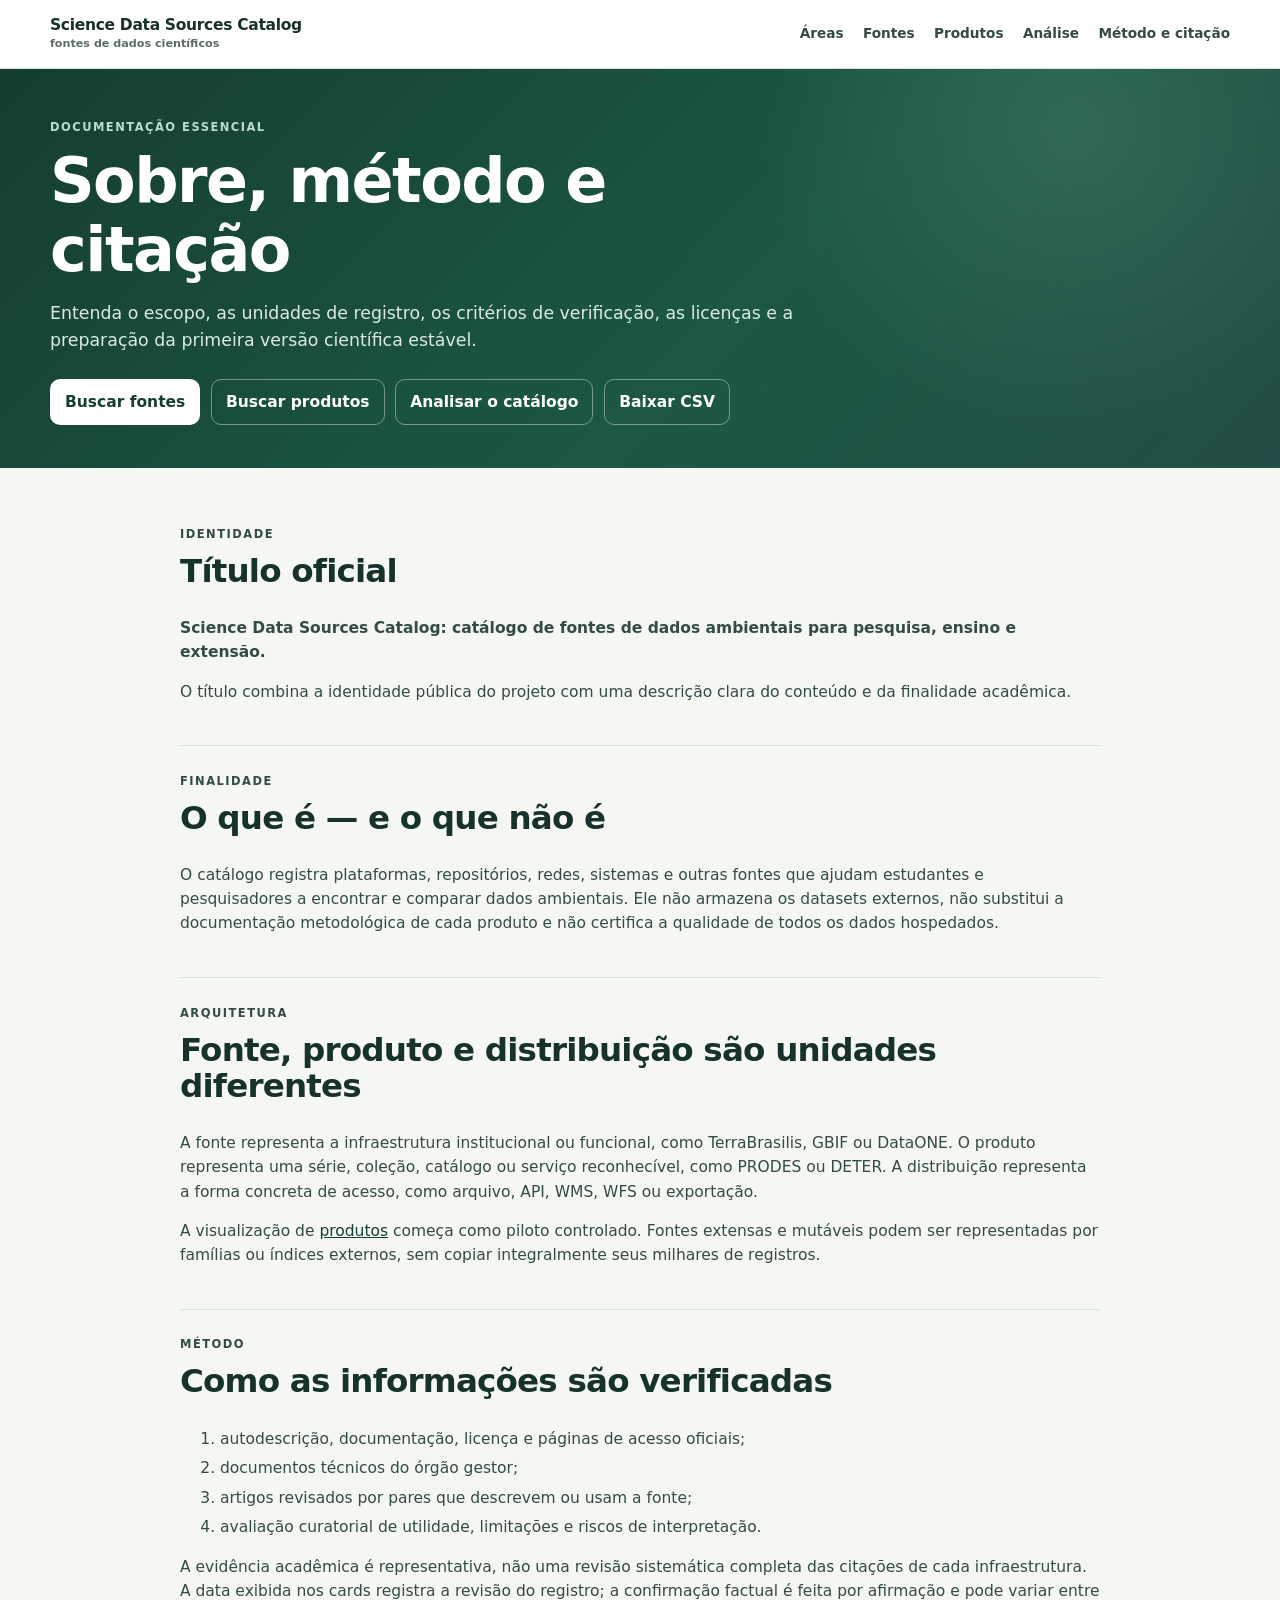
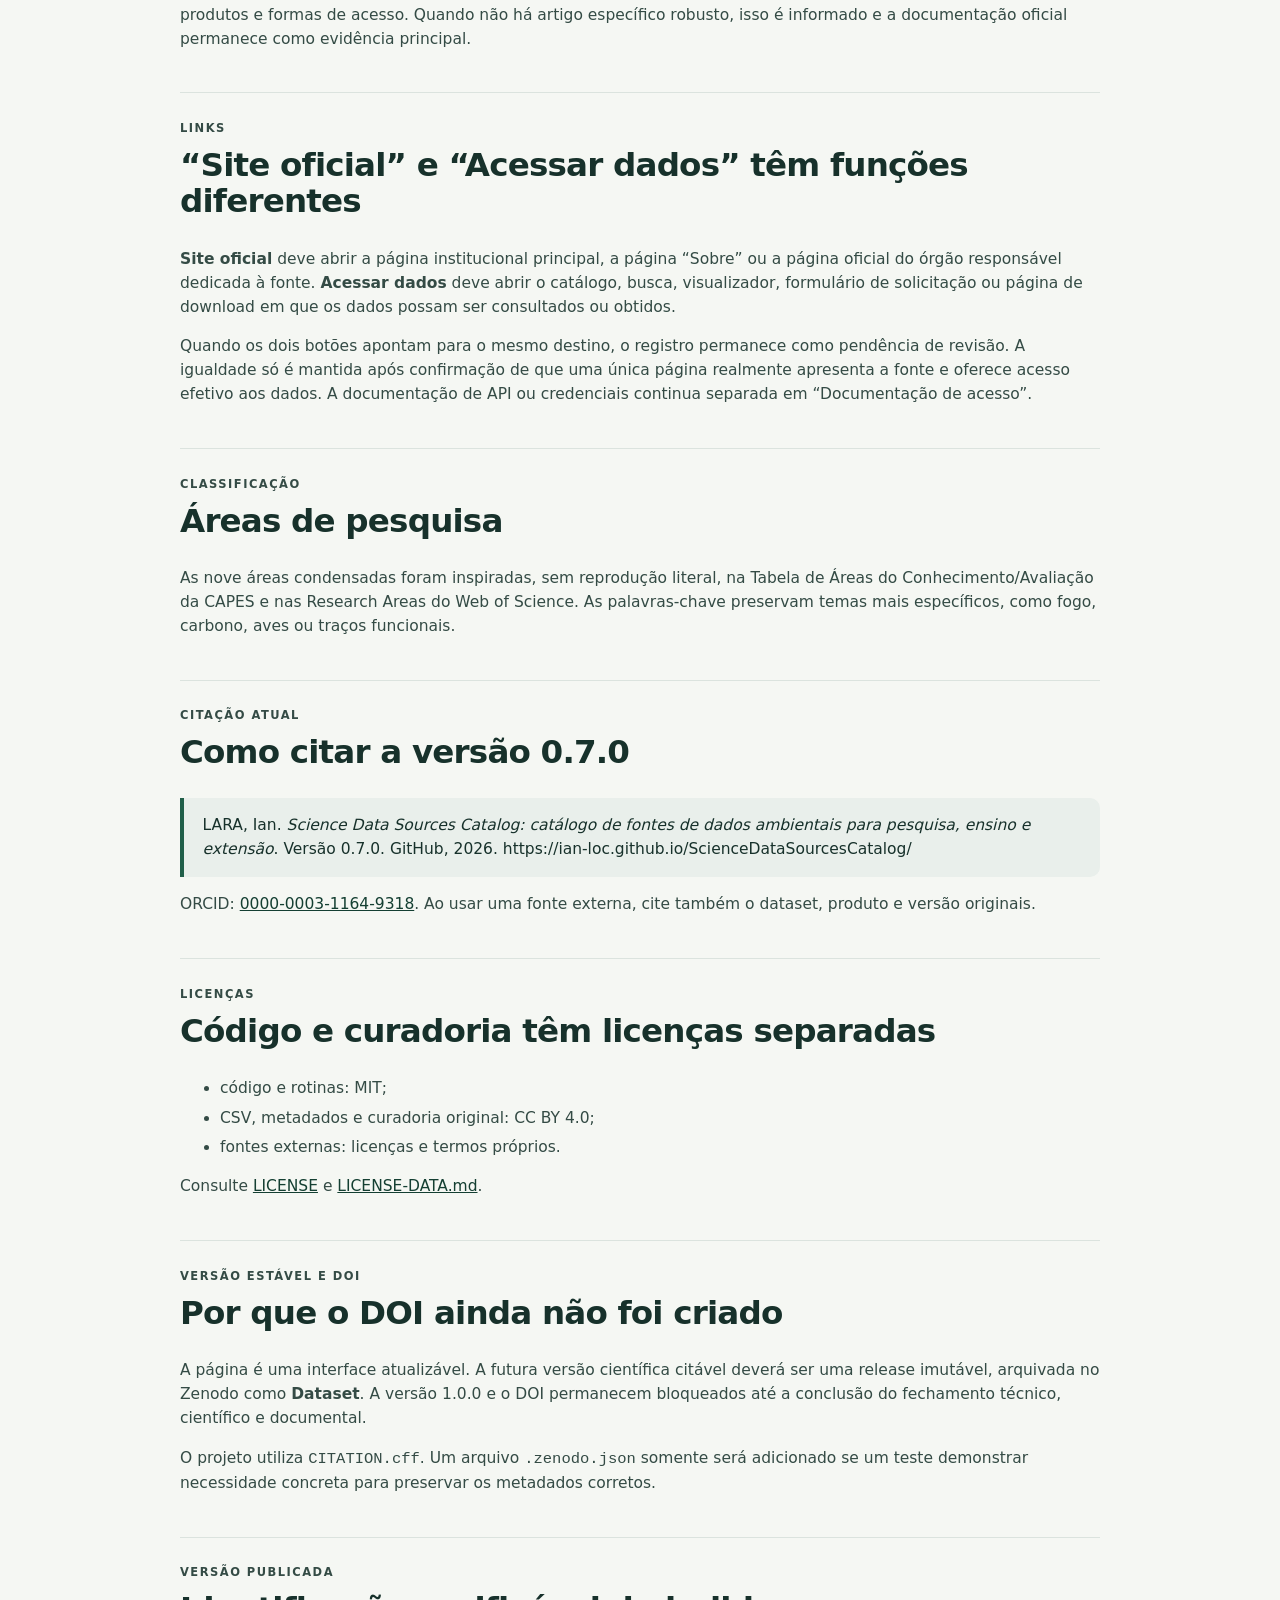
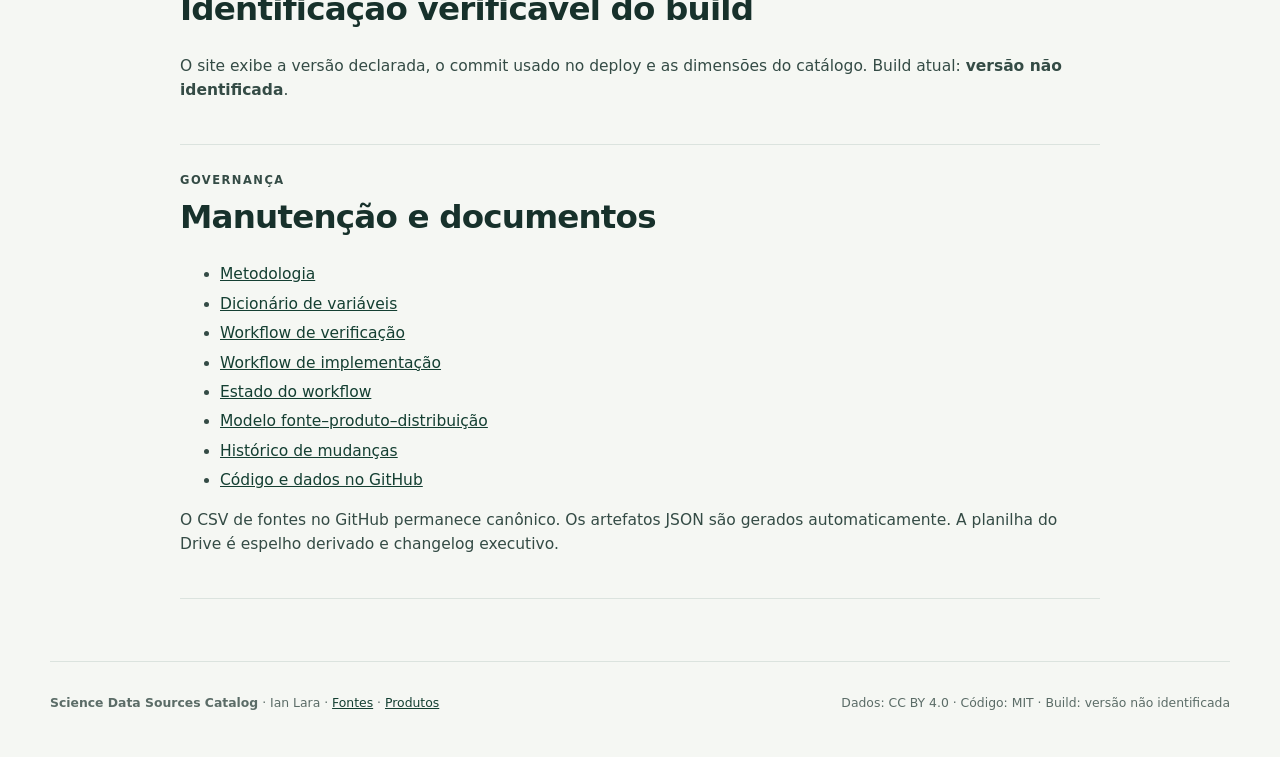
==== commit c0e5ff31: "fix: materialize factual corrections and compact UI" ====
--- a/about.html
+++ b/about.html
@@ -10,27 +10,27 @@
 <a class="skip" href="#sobre">Ir ao conteúdo</a>
 <nav class="site-nav" aria-label="Navegação principal"><div class="wrap nav-inner">
 <a class="brand" href="index.html" aria-label="Science Data Sources Catalog — página inicial"><span>Science Data Sources Catalog</span><small>fontes de dados científicos</small></a>
-<div class="nav-links"><a href="index.html#areas">Áreas</a><a href="index.html#catalogo">Catálogo</a><a href="analytics.html">Análise</a><a href="about.html" aria-current="page">Método e citação</a></div>
+<div class="nav-links"><a href="index.html#areas">Áreas</a><a href="index.html#catalogo">Fontes</a><a href="products.html">Produtos</a><a href="analytics.html">Análise</a><a href="about.html" aria-current="page">Método e citação</a></div>
 </div></nav>
 <header class="hero compact"><div class="wrap">
 <p class="eyebrow">Documentação essencial</p>
 <h1>Sobre, método e citação</h1>
-<p class="lead">Entenda o escopo, a unidade de registro, os critérios de verificação, as licenças e a preparação da primeira versão científica estável.</p>
-<div class="actions"><a class="btn primary" href="index.html#catalogo">Buscar fontes</a><a class="btn" href="analytics.html">Analisar o catálogo</a><a class="btn" href="data/data_resources.csv" download>Baixar CSV</a></div>
+<p class="lead">Entenda o escopo, as unidades de registro, os critérios de verificação, as licenças e a preparação da primeira versão científica estável.</p>
+<div class="actions"><a class="btn primary" href="index.html#catalogo">Buscar fontes</a><a class="btn" href="products.html">Buscar produtos</a><a class="btn" href="analytics.html">Analisar o catálogo</a><a class="btn" href="data/data_resources.csv" download>Baixar CSV</a></div>
 </div></header>
 <main class="wrap prose" id="sobre">
 <section><p class="eyebrow">Identidade</p><h2>Título oficial</h2><p><strong>Science Data Sources Catalog: catálogo de fontes de dados ambientais para pesquisa, ensino e extensão.</strong></p><p>O título combina a identidade pública do projeto com uma descrição clara do conteúdo e da finalidade acadêmica.</p></section>
 <section><p class="eyebrow">Finalidade</p><h2>O que é — e o que não é</h2><p>O catálogo registra plataformas, repositórios, redes, sistemas e outras fontes que ajudam estudantes e pesquisadores a encontrar e comparar dados ambientais. Ele não armazena os datasets externos, não substitui a documentação metodológica de cada produto e não certifica a qualidade de todos os dados hospedados.</p></section>
-<section><p class="eyebrow">Unidade de registro</p><h2>Uma linha representa uma fonte</h2><p>GBIF, DataONE e Project COSMOS são fontes distintas. Produtos específicos, como uma coleção MapBiomas ou uma versão SoilGrids, são descritos dentro da fonte enquanto não houver necessidade científica de catalogá-los como unidades independentes.</p></section>
-<section><p class="eyebrow">Método</p><h2>Como as informações são verificadas</h2><ol><li>autodescrição, documentação, licença e páginas de acesso oficiais;</li><li>documentos técnicos do órgão gestor;</li><li>artigos revisados por pares que descrevem ou usam a fonte;</li><li>avaliação curatorial de utilidade, limitações e riscos de interpretação.</li></ol><p>A evidência acadêmica é representativa, não uma revisão sistemática completa das citações de cada infraestrutura. Quando não há artigo específico robusto, isso é informado e a documentação oficial permanece como evidência principal.</p></section>
+<section><p class="eyebrow">Arquitetura</p><h2>Fonte, produto e distribuição são unidades diferentes</h2><p>A fonte representa a infraestrutura institucional ou funcional, como TerraBrasilis, GBIF ou DataONE. O produto representa uma série, coleção, catálogo ou serviço reconhecível, como PRODES ou DETER. A distribuição representa a forma concreta de acesso, como arquivo, API, WMS, WFS ou exportação.</p><p>A visualização de <a href="products.html">produtos</a> começa como piloto controlado. Fontes extensas e mutáveis podem ser representadas por famílias ou índices externos, sem copiar integralmente seus milhares de registros.</p></section>
+<section><p class="eyebrow">Método</p><h2>Como as informações são verificadas</h2><ol><li>autodescrição, documentação, licença e páginas de acesso oficiais;</li><li>documentos técnicos do órgão gestor;</li><li>artigos revisados por pares que descrevem ou usam a fonte;</li><li>avaliação curatorial de utilidade, limitações e riscos de interpretação.</li></ol><p>A evidência acadêmica é representativa, não uma revisão sistemática completa das citações de cada infraestrutura. A data exibida nos cards registra a revisão do registro; a confirmação factual é feita por afirmação e pode variar entre produtos e formas de acesso. Quando não há artigo específico robusto, isso é informado e a documentação oficial permanece como evidência principal.</p></section>
 <section><p class="eyebrow">Links</p><h2>“Site oficial” e “Acessar dados” têm funções diferentes</h2><p><strong>Site oficial</strong> deve abrir a página institucional principal, a página “Sobre” ou a página oficial do órgão responsável dedicada à fonte. <strong>Acessar dados</strong> deve abrir o catálogo, busca, visualizador, formulário de solicitação ou página de download em que os dados possam ser consultados ou obtidos.</p><p>Quando os dois botões apontam para o mesmo destino, o registro permanece como pendência de revisão. A igualdade só é mantida após confirmação de que uma única página realmente apresenta a fonte e oferece acesso efetivo aos dados. A documentação de API ou credenciais continua separada em “Documentação de acesso”.</p></section>
 <section><p class="eyebrow">Classificação</p><h2>Áreas de pesquisa</h2><p>As nove áreas condensadas foram inspiradas, sem reprodução literal, na Tabela de Áreas do Conhecimento/Avaliação da CAPES e nas Research Areas do Web of Science. As palavras-chave preservam temas mais específicos, como fogo, carbono, aves ou traços funcionais.</p></section>
 <section><p class="eyebrow">Citação atual</p><h2>Como citar a versão 0.7.0</h2><blockquote>LARA, Ian. <em>Science Data Sources Catalog: catálogo de fontes de dados ambientais para pesquisa, ensino e extensão</em>. Versão 0.7.0. GitHub, 2026. https://ian-loc.github.io/ScienceDataSourcesCatalog/</blockquote><p>ORCID: <a href="https://orcid.org/0000-0003-1164-9318">0000-0003-1164-9318</a>. Ao usar uma fonte externa, cite também o dataset, produto e versão originais.</p></section>
 <section><p class="eyebrow">Licenças</p><h2>Código e curadoria têm licenças separadas</h2><ul><li>código e rotinas: MIT;</li><li>CSV, metadados e curadoria original: CC BY 4.0;</li><li>fontes externas: licenças e termos próprios.</li></ul><p>Consulte <a href="https://github.com/Ian-loc/ScienceDataSourcesCatalog/blob/main/LICENSE">LICENSE</a> e <a href="https://github.com/Ian-loc/ScienceDataSourcesCatalog/blob/main/LICENSE-DATA.md">LICENSE-DATA.md</a>.</p></section>
 <section><p class="eyebrow">Versão estável e DOI</p><h2>Por que o DOI ainda não foi criado</h2><p>A página é uma interface atualizável. A futura versão científica citável deverá ser uma release imutável, arquivada no Zenodo como <strong>Dataset</strong>. A versão 1.0.0 e o DOI permanecem bloqueados até a conclusão do fechamento técnico, científico e documental.</p><p>O projeto utiliza <code>CITATION.cff</code>. Um arquivo <code>.zenodo.json</code> somente será adicionado se um teste demonstrar necessidade concreta para preservar os metadados corretos.</p></section>
 <section><p class="eyebrow">Versão publicada</p><h2>Identificação verificável do build</h2><p>O site exibe a versão declarada, o commit usado no deploy e as dimensões do catálogo. Build atual: <strong data-build-meta>—</strong>.</p><noscript><p>O identificador automático do build requer JavaScript; a versão formal atual permanece 0.7.0.</p></noscript></section>
-<section><p class="eyebrow">Governança</p><h2>Manutenção e documentos</h2><ul><li><a href="https://github.com/Ian-loc/ScienceDataSourcesCatalog/blob/main/METHODOLOGY.md">Metodologia</a></li><li><a href="https://github.com/Ian-loc/ScienceDataSourcesCatalog/blob/main/CODEBOOK.md">Dicionário de variáveis</a></li><li><a href="https://github.com/Ian-loc/ScienceDataSourcesCatalog/blob/main/AUDIT_WORKFLOW.md">Workflow de verificação</a></li><li><a href="https://github.com/Ian-loc/ScienceDataSourcesCatalog/blob/main/IMPLEMENTATION_WORKFLOW.md">Workflow de implementação</a></li><li><a href="https://github.com/Ian-loc/ScienceDataSourcesCatalog/blob/main/WORKFLOW_STATUS.md">Estado do workflow</a></li><li><a href="https://github.com/Ian-loc/ScienceDataSourcesCatalog/blob/main/CHANGELOG.md">Histórico de mudanças</a></li><li><a href="https://github.com/Ian-loc/ScienceDataSourcesCatalog">Código e dados no GitHub</a></li></ul><p>O CSV no GitHub é a fonte canônica. O JSON do site é gerado automaticamente. A planilha do Drive é referência histórica e changelog executivo.</p></section>
+<section><p class="eyebrow">Governança</p><h2>Manutenção e documentos</h2><ul><li><a href="https://github.com/Ian-loc/ScienceDataSourcesCatalog/blob/main/METHODOLOGY.md">Metodologia</a></li><li><a href="https://github.com/Ian-loc/ScienceDataSourcesCatalog/blob/main/CODEBOOK.md">Dicionário de variáveis</a></li><li><a href="https://github.com/Ian-loc/ScienceDataSourcesCatalog/blob/main/AUDIT_WORKFLOW.md">Workflow de verificação</a></li><li><a href="https://github.com/Ian-loc/ScienceDataSourcesCatalog/blob/main/IMPLEMENTATION_WORKFLOW.md">Workflow de implementação</a></li><li><a href="https://github.com/Ian-loc/ScienceDataSourcesCatalog/blob/main/WORKFLOW_STATUS.md">Estado do workflow</a></li><li><a href="https://github.com/Ian-loc/ScienceDataSourcesCatalog/blob/main/PRODUCT_CATALOG_MODEL.md">Modelo fonte–produto–distribuição</a></li><li><a href="https://github.com/Ian-loc/ScienceDataSourcesCatalog/blob/main/CHANGELOG.md">Histórico de mudanças</a></li><li><a href="https://github.com/Ian-loc/ScienceDataSourcesCatalog">Código e dados no GitHub</a></li></ul><p>O CSV de fontes no GitHub permanece canônico. Os artefatos JSON são gerados automaticamente. A planilha do Drive é espelho derivado e changelog executivo.</p></section>
 </main>
-<footer class="wrap"><p><strong>Science Data Sources Catalog</strong> · Ian Lara · <a href="index.html#catalogo">Buscar fontes</a></p><p>Dados: CC BY 4.0 · Código: MIT · Build: <span data-build-meta>—</span></p></footer>
+<footer class="wrap"><p><strong>Science Data Sources Catalog</strong> · Ian Lara · <a href="index.html#catalogo">Fontes</a> · <a href="products.html">Produtos</a></p><p>Dados: CC BY 4.0 · Código: MIT · Build: <span data-build-meta>—</span></p></footer>
 <script src="assets/build-meta.js" defer></script>
 </body></html>
--- a/assets/style.css
+++ b/assets/style.css
@@ -9,6 +9,8 @@
   --soft:#e5f1eb;
   --blue:#e8f1f5;
   --amber:#f6eed9;
+  --red-soft:#f7e9e6;
+  --gray-soft:#eef1ef;
   --shadow:0 12px 30px #17312b12;
   font-family:Inter,ui-sans-serif,system-ui,-apple-system,"Segoe UI",sans-serif;
   color:var(--ink);
@@ -97,26 +99,54 @@
 .active-filters b{font-size:.95rem;line-height:1}
 
 .cards{display:grid;grid-template-columns:repeat(2,minmax(0,1fr));gap:1rem;margin-top:1.2rem}
-.card{display:flex;min-width:0;flex-direction:column;padding:1.2rem;background:#fff;border:1px solid var(--line);border-radius:12px}
-.card:hover{border-color:#b6cbbf;box-shadow:var(--shadow)}
-.top{display:flex;align-items:start;justify-content:space-between;gap:1rem}
-.card h3{margin-bottom:.35rem;font-size:1.18rem}
-.acronym{color:var(--muted);font-weight:650}
-.tag{flex:0 1 auto;max-width:46%;text-align:right;padding:.25rem .48rem;border-radius:8px;background:var(--soft);color:var(--dark);font-size:.7rem;font-weight:800}
-.description{color:#344b45}
-.chips{display:flex;flex-wrap:wrap;gap:.4rem;margin:.7rem 0}
+.card{display:flex;min-width:0;flex-direction:column;padding:1.25rem;background:#fff;border:1px solid var(--line);border-radius:12px}
+.card:hover{border-color:#a9c4b6;box-shadow:var(--shadow)}
+.card-header{display:flex;align-items:flex-start;justify-content:space-between;gap:1rem}
+.card-title{min-width:0}
+.title-line{display:flex;flex-wrap:wrap;align-items:baseline;gap:.45rem}
+.card h3{margin:0;font-size:1.24rem}
+.acronym{color:var(--muted);font-size:.82rem;font-weight:750}
+.identity{margin:.3rem 0 0;color:var(--muted);font-size:.78rem;font-weight:650;line-height:1.35}
+.verified-date{flex:0 0 auto;padding:.24rem .42rem;border:1px solid var(--line);border-radius:7px;color:var(--muted);font-size:.67rem;white-space:nowrap}
+.description{margin:.9rem 0 .65rem;color:#344b45}
+.chips{display:flex;flex-wrap:wrap;gap:.4rem;margin:.2rem 0 .9rem}
 .chip{padding:.22rem .46rem;border-radius:7px;background:var(--blue);color:#315464;font-size:.72rem}
-.access{display:flex;flex-wrap:wrap;gap:.5rem;margin-top:auto;color:var(--muted);font-size:.78rem}
-.access span{padding:.28rem .48rem;border:1px solid var(--line);border-radius:8px}
-.card details{margin-top:1rem;padding-top:.8rem;border-top:1px solid var(--line)}
-.card summary{color:var(--dark);font-weight:750;cursor:pointer}
-.details{display:grid;grid-template-columns:1fr 1fr;gap:.8rem 1rem;margin:1rem 0}
+.status-grid{display:grid;grid-template-columns:repeat(3,minmax(0,1fr));gap:.5rem;margin:.15rem 0 .9rem}
+.status-badge{display:flex;min-width:0;align-items:center;gap:.48rem;padding:.55rem;border:1px solid var(--line);border-radius:9px;background:var(--gray-soft)}
+.status-symbol{display:grid;width:1.45rem;height:1.45rem;flex:0 0 auto;place-items:center;border-radius:50%;background:#fff;font-size:.78rem;font-weight:900}
+.status-badge span:last-child{display:flex;min-width:0;flex-direction:column}
+.status-badge small{overflow:hidden;color:var(--muted);font-size:.63rem;line-height:1.2;text-overflow:ellipsis;white-space:nowrap}
+.status-badge strong{font-size:.78rem;line-height:1.25}
+.status-yes{background:var(--soft);border-color:#bfd7ca}
+.status-yes .status-symbol{color:var(--green)}
+.status-partial{background:var(--amber);border-color:#e7d7aa}
+.status-partial .status-symbol{color:#7b5f10}
+.status-no{background:var(--red-soft);border-color:#e7c9c1}
+.status-no .status-symbol{color:#8b3b2d}
+.status-unknown,.status-na{background:var(--gray-soft)}
+.card-highlights{display:grid;grid-template-columns:1fr 1fr;gap:.65rem;margin-bottom:.9rem}
+.highlight{min-width:0;padding:.75rem;border-radius:9px}
+.highlight span{display:block;margin-bottom:.28rem;color:var(--muted);font-size:.66rem;font-weight:850;letter-spacing:.04em;text-transform:uppercase}
+.highlight p{display:-webkit-box;overflow:hidden;margin:0;color:#344b45;font-size:.82rem;line-height:1.45;-webkit-box-orient:vertical;-webkit-line-clamp:4}
+.academic-use{background:#eef4f6}
+.limitation{background:var(--amber)}
+.card-actions{display:flex;flex-wrap:wrap;gap:.55rem;margin-top:auto}
+.action-primary,.action-secondary{display:inline-flex;min-height:40px;align-items:center;justify-content:center;gap:.3rem;padding:.55rem .75rem;border-radius:9px;font-size:.8rem;font-weight:800;text-decoration:none}
+.action-primary{background:var(--green);color:#fff;border:1px solid var(--green)}
+.action-primary:hover{background:var(--dark)}
+.action-secondary{background:#fff;color:var(--dark);border:1px solid #b9ccc2}
+.action-secondary:hover{background:var(--soft)}
+.card-details{margin-top:1rem;padding-top:.8rem;border-top:1px solid var(--line)}
+.card-details>summary{color:var(--dark);font-size:.84rem;font-weight:800;cursor:pointer}
+.detail-groups{display:grid;gap:.8rem;margin-top:1rem}
+.detail-group{padding:.9rem;border:1px solid var(--line);border-radius:10px;background:#fbfcfb}
+.detail-group h4{margin:0 0 .65rem;color:var(--dark);font-size:.88rem}
+.detail-grid{display:grid;grid-template-columns:1fr 1fr;gap:.7rem 1rem}
 .detail{min-width:0}
-.detail strong{display:block;color:var(--muted);font-size:.68rem;letter-spacing:.04em;text-transform:uppercase}
-.detail span{overflow-wrap:anywhere;font-size:.86rem}
-.notes{padding:.7rem;background:var(--amber);border-radius:9px;font-size:.84rem}
-.source-links{display:flex;flex-wrap:wrap;gap:.5rem 1rem;align-items:center}
-.source{display:inline-flex;margin-top:.8rem;font-weight:800}
+.detail strong{display:block;color:var(--muted);font-size:.66rem;letter-spacing:.04em;text-transform:uppercase}
+.detail span{display:block;overflow-wrap:anywhere;font-size:.84rem}
+.detail-links{display:flex;flex-wrap:wrap;gap:.5rem;margin-top:.8rem;padding-top:.7rem;border-top:1px solid var(--line)}
+.detail-links .action-secondary{min-height:36px;padding:.45rem .65rem;font-size:.75rem}
 .empty{margin-top:1.2rem;padding:3rem 1rem;border:1px dashed #b9c8c0;border-radius:12px;text-align:center}
 
 .about{display:grid;grid-template-columns:.85fr 1.15fr;gap:3rem;margin:0 auto 5rem;padding:2rem;background:#e9efeb;border-radius:12px}
@@ -160,6 +190,7 @@
   .area-grid{grid-template-columns:repeat(2,minmax(0,1fr))}
   .essential-grid{grid-template-columns:repeat(2,1fr)}
   .advanced-grid{grid-template-columns:repeat(2,1fr)}
+  .status-grid{grid-template-columns:1fr}
   .stats-grid{grid-template-columns:repeat(2,1fr)}
   .summary-grid{grid-template-columns:repeat(3,1fr)}
   .summary-grid div{border-bottom:1px solid var(--line)}
@@ -173,9 +204,23 @@
   .search-row{grid-template-columns:1fr}
   .section-heading,.heading,.catalog-toolbar,.filter-footer,footer{align-items:start;flex-direction:column}
   .sort-control{width:100%;min-width:0}
-  .area-grid,.essential-grid,.advanced-grid,.cards,.about,.analysis-intro,.chart-grid{grid-template-columns:1fr}
-  .details{grid-template-columns:1fr}
+  .area-grid,.essential-grid,.advanced-grid,.cards,.about,.analysis-intro,.chart-grid,.card-highlights,.detail-grid{grid-template-columns:1fr}
+  .card-header{flex-direction:column}
+  .verified-date{white-space:normal}
   .stats-grid div{padding:1rem}
   .summary-grid{grid-template-columns:repeat(2,1fr)}
   .chart-card.wide{grid-column:auto}
 }
+
+
+/* factual-remediation-compact-ui-2026-07-23 */
+html{font-size:15.5px}
+h1{font-size:clamp(2.15rem,5vw,4.05rem)}
+h2{font-size:clamp(1.55rem,3vw,2.25rem)}
+.lead{font-size:clamp(.96rem,1.5vw,1.12rem)}
+.hero-grid{padding:3.45rem 0}
+.card h3{font-size:1.12rem}
+.verified-date{font-size:.65rem}
+.verification-notice{margin-top:1rem;padding:.8rem 1rem;border:1px solid #d7c792;border-radius:10px;background:var(--amber);color:#5d4a14;font-size:.82rem}
+.verification-notice strong{color:#49390e}
+@media(max-width:720px){html{font-size:15px}.hero-grid{padding:2.6rem 0}}
